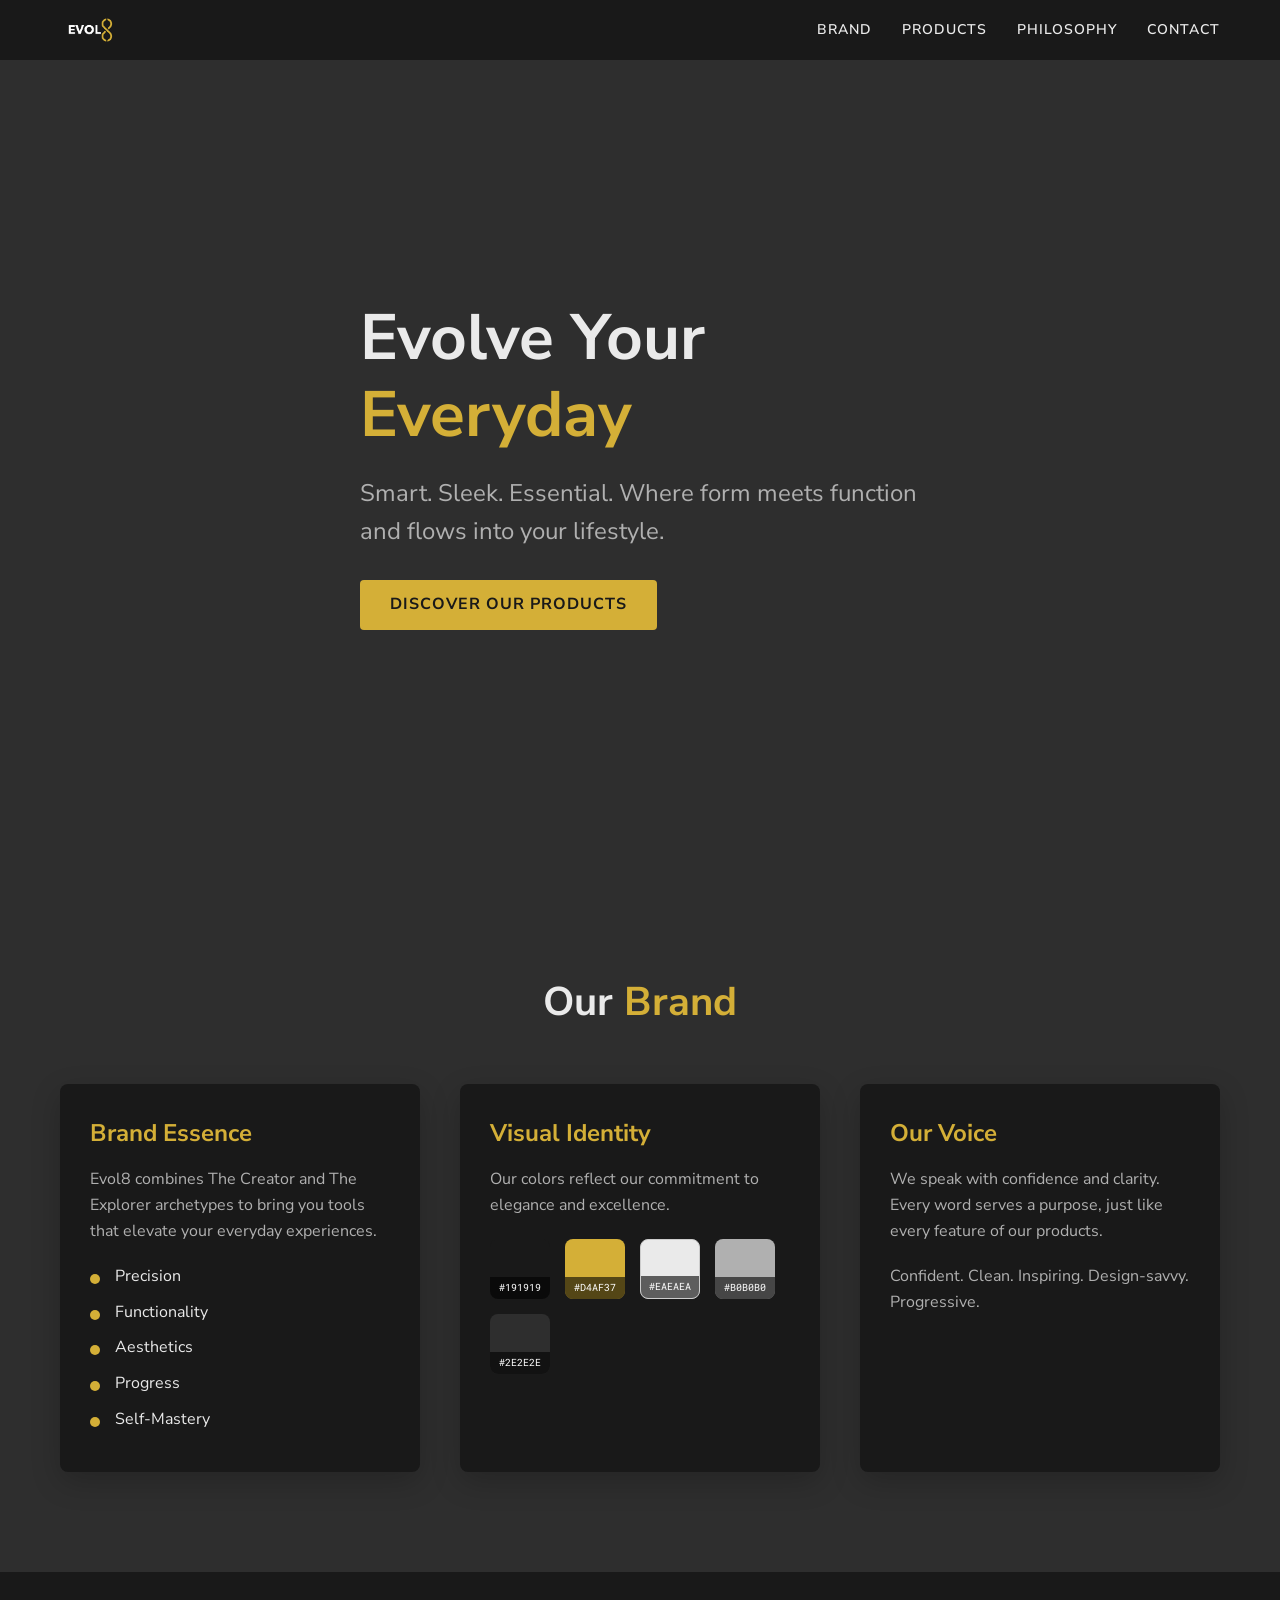
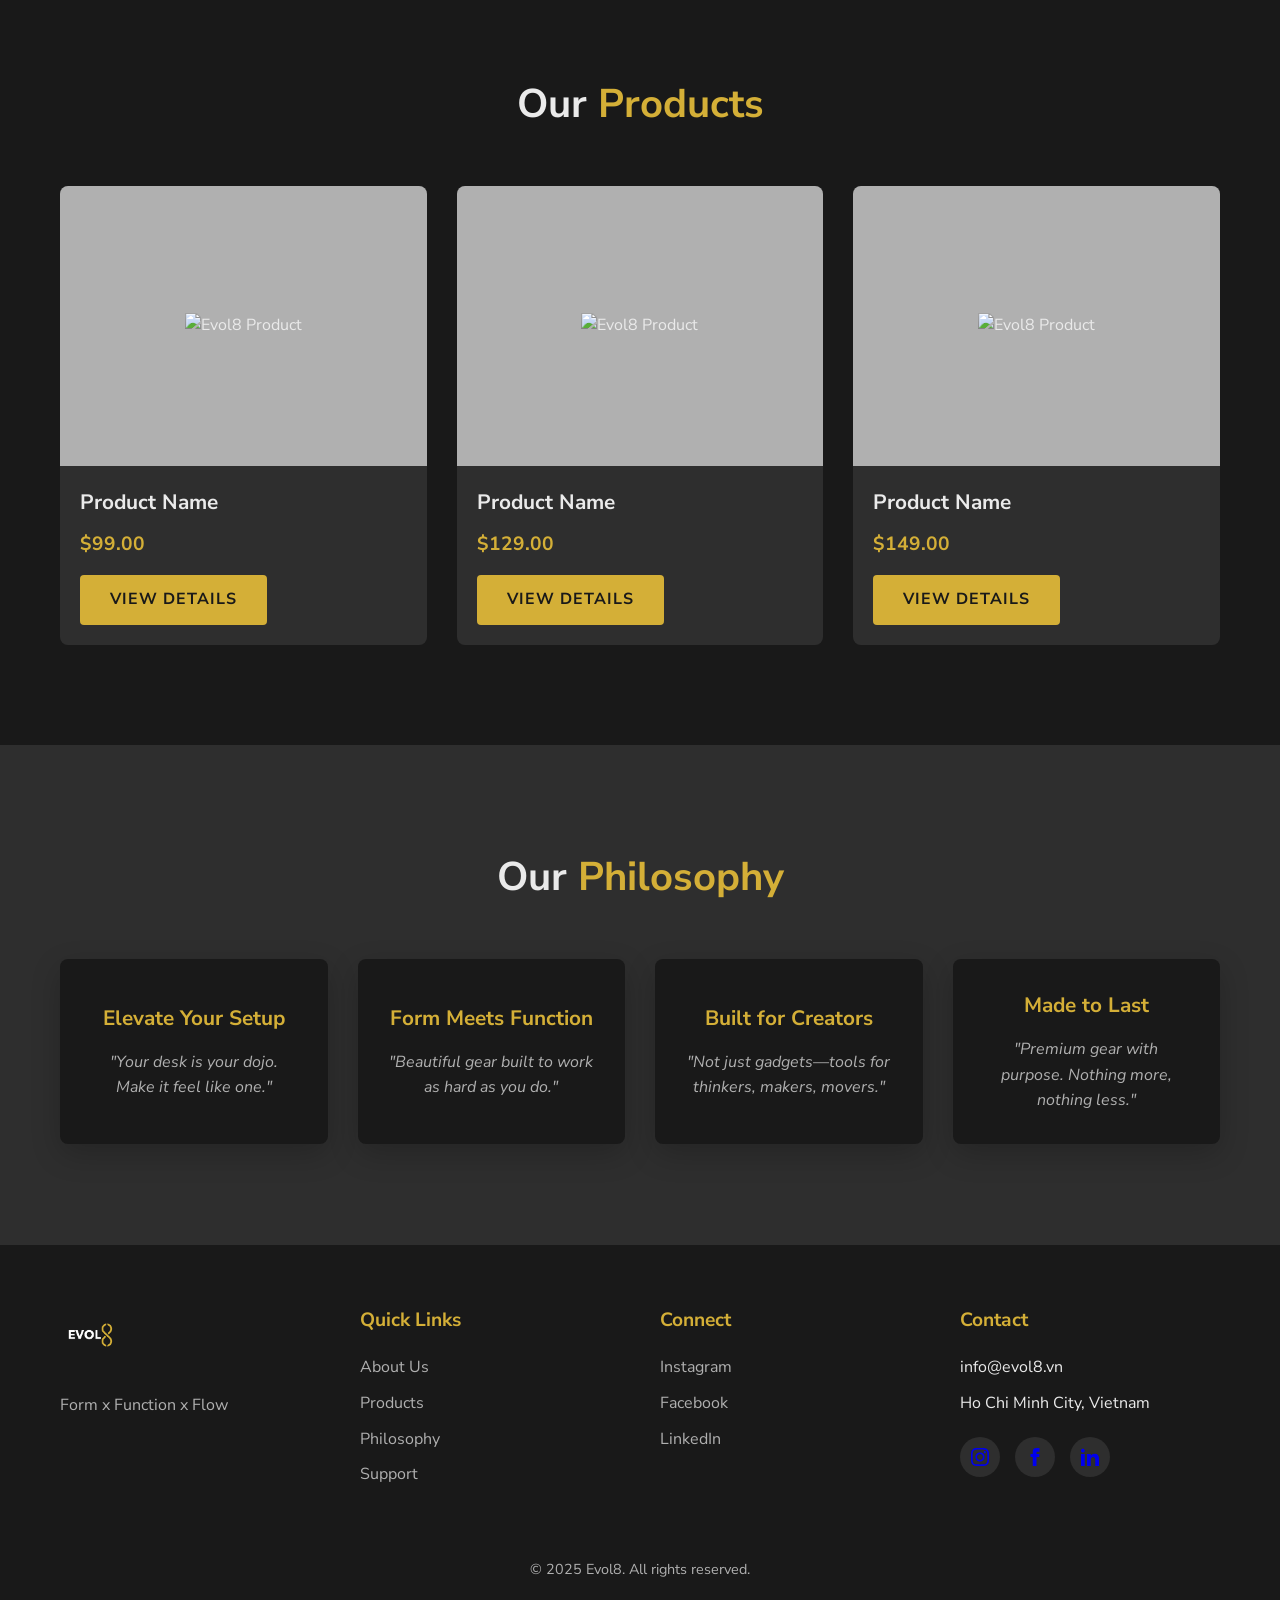
==== index.html @ 17423cb2 "Update index.html" ====
<!DOCTYPE html>
<html lang="en">
<head>
    <link rel="icon" href="favicon.png" type="image/png" />
    <meta charset="UTF-8">
    <meta name="viewport" content="width=device-width, initial-scale=1.0">
    <title>Evol8 | Evolve Your Everyday</title>
    <link href="https://fonts.googleapis.com/css2?family=Nunito+Sans:wght@400;600;700&family=Roboto+Mono&display=swap" rel="stylesheet">
    <style>
        :root {
            --charcoal-black: #191919;
            --gold-accent: #D4AF37;
            --off-white-gray: #EAEAEA;
            --neutral-gray: #B0B0B0;
            --deep-slate: #2E2E2E;
        }
        
        * {
            margin: 0;
            padding: 0;
            box-sizing: border-box;
        }
        
        body {
            font-family: 'Nunito Sans', 'Avenir', sans-serif;
            background-color: var(--charcoal-black);
            color: var(--off-white-gray);
            line-height: 1.6;
        }
        
        .container {
            max-width: 1200px;
            margin: 0 auto;
            padding: 0 20px;
        }
        
        header {
            padding: 30px 0;
            display: flex;
            justify-content: space-between;
            align-items: center;
        }
        
        .logo {
            height: 60px;
        }
        
        nav ul {
            display: flex;
            list-style: none;
        }
        
        nav ul li {
            margin-left: 30px;
        }
        
        nav ul li a {
            color: var(--off-white-gray);
            text-decoration: none;
            font-weight: 600;
            text-transform: uppercase;
            letter-spacing: 1px;
            font-size: 14px;
            transition: color 0.3s ease;
        }
        
        nav ul li a:hover {
            color: var(--gold-accent);
        }
        
        .hero {
            height: 90vh;
            display: flex;
            align-items: center;
            background-color: var(--deep-slate);
            position: relative;
            overflow: hidden;
        }
        
        .hero-content {
            position: relative;
            z-index: 2;
            max-width: 600px;
        }
        
        .hero h1 {
            font-size: 4rem;
            margin-bottom: 20px;
            line-height: 1.2;
        }
        
        .hero-tagline {
            font-size: 1.5rem;
            margin-bottom: 30px;
            color: var(--neutral-gray);
        }
        
        .gold-text {
            color: var(--gold-accent);
        }
        
        .btn {
            display: inline-block;
            background-color: var(--gold-accent);
            color: var(--charcoal-black);
            padding: 12px 30px;
            border-radius: 4px;
            text-decoration: none;
            font-weight: 700;
            text-transform: uppercase;
            letter-spacing: 1px;
            transition: all 0.3s ease;
        }
        
        .btn:hover {
            background-color: transparent;
            color: var(--gold-accent);
            border: 2px solid var(--gold-accent);
        }
        
        .section {
            padding: 100px 0;
        }
        
        .section-title {
            font-size: 2.5rem;
            margin-bottom: 50px;
            text-align: center;
        }
        
        .brand-section {
            background-color: var(--deep-slate);
        }
        
        .brand-grid {
            display: grid;
            grid-template-columns: repeat(auto-fit, minmax(300px, 1fr));
            gap: 40px;
        }
        
        .brand-card {
            background-color: var(--charcoal-black);
            padding: 30px;
            border-radius: 8px;
            box-shadow: 0 10px 30px rgba(0,0,0,0.2);
            transition: transform 0.3s ease;
        }
        
        .brand-card:hover {
            transform: translateY(-10px);
        }
        
        .brand-card h3 {
            font-size: 1.5rem;
            margin-bottom: 15px;
            color: var(--gold-accent);
        }
        
        .brand-card p {
            color: var(--neutral-gray);
            margin-bottom: 20px;
        }
        
        .values-list {
            list-style: none;
        }
        
        .values-list li {
            margin-bottom: 10px;
            position: relative;
            padding-left: 25px;
        }
        
        .values-list li:before {
            content: '';
            position: absolute;
            left: 0;
            top: 10px;
            width: 10px;
            height: 10px;
            background-color: var(--gold-accent);
            border-radius: 50%;
        }
        
        .color-palette {
            display: flex;
            flex-wrap: wrap;
            gap: 15px;
            margin-top: 20px;
        }
        
        .color-box {
            width: 60px;
            height: 60px;
            border-radius: 8px;
            position: relative;
            overflow: hidden;
        }
        
        .color-box:after {
            content: attr(data-color);
            position: absolute;
            bottom: 0;
            left: 0;
            right: 0;
            background-color: rgba(0,0,0,0.6);
            color: white;
            font-size: 10px;
            padding: 3px;
            text-align: center;
            font-family: 'Roboto Mono', monospace;
        }
        
        .color-charcoal {
            background-color: #191919;
        }
        
        .color-gold {
            background-color: #D4AF37;
        }
        
        .color-offwhite {
            background-color: #EAEAEA;
            border: 1px solid #ccc;
        }
        
        .color-neutral {
            background-color: #B0B0B0;
        }
        
        .color-slate {
            background-color: #2E2E2E;
        }
        
        .products-section {
            background-color: var(--charcoal-black);
        }
        
        .product-gallery {
            display: grid;
            grid-template-columns: repeat(auto-fit, minmax(280px, 1fr));
            gap: 30px;
        }
        
        .product-card {
            background-color: var(--deep-slate);
            border-radius: 8px;
            overflow: hidden;
            transition: transform 0.3s ease;
        }
        
        .product-card:hover {
            transform: translateY(-10px);
        }
        
        .product-img {
            width: 100%;
            height: 280px;
            background-color: var(--neutral-gray);
            display: flex;
            align-items: center;
            justify-content: center;
        }
        
        .product-img img {
            max-width: 100%;
            max-height: 100%;
        }
        
        .product-info {
            padding: 20px;
        }
        
        .product-info h3 {
            font-size: 1.3rem;
            margin-bottom: 10px;
        }
        
        .product-price {
            color: var(--gold-accent);
            font-weight: 700;
            font-size: 1.2rem;
            margin-bottom: 15px;
        }
        
        .pillars-section {
            background-color: var(--deep-slate);
        }
        
        .pillars-grid {
            display: grid;
            grid-template-columns: repeat(auto-fit, minmax(250px, 1fr));
            gap: 30px;
        }
        
        .pillar-card {
            background-color: var(--charcoal-black);
            padding: 30px;
            border-radius: 8px;
            box-shadow: 0 10px 30px rgba(0,0,0,0.2);
            text-align: center;
            height: 100%;
            display: flex;
            flex-direction: column;
            justify-content: center;
        }
        
        .pillar-card h3 {
            font-size: 1.3rem;
            margin-bottom: 15px;
            color: var(--gold-accent);
        }
        
        .pillar-card p {
            color: var(--neutral-gray);
            font-style: italic;
        }
        
        .footer {
            background-color: var(--charcoal-black);
            padding: 60px 0 30px;
            border-top: 1px solid var(--deep-slate);
        }
        
        .footer-grid {
            display: grid;
            grid-template-columns: repeat(auto-fit, minmax(200px, 1fr));
            gap: 40px;
        }
        
        .footer-col h4 {
            color: var(--gold-accent);
            margin-bottom: 20px;
            font-size: 1.2rem;
        }
        
        .footer-links {
            list-style: none;
        }
        
        .footer-links li {
            margin-bottom: 10px;
        }
        
        .footer-links a {
            color: var(--neutral-gray);
            text-decoration: none;
            transition: color 0.3s ease;
        }
        
        .footer-links a:hover {
            color: var(--gold-accent);
        }
        
        .social-links {
            display: flex;
            gap: 15px;
            margin-top: 20px;
        }
        
        .social-icon {
            width: 40px;
            height: 40px;
            border-radius: 50%;
            background-color: var(--deep-slate);
            display: flex;
            align-items: center;
            justify-content: center;
            transition: all 0.3s ease;
        }
        
        .social-icon:hover {
            background-color: var(--gold-accent);
            color: var(--charcoal-black);
        }
        
        .copyright {
            margin-top: 60px;
            text-align: center;
            color: var(--neutral-gray);
            font-size: 0.9rem;
        }
        
        /* Responsive */
        @media (max-width: 768px) {
            .hero h1 {
                font-size: 3rem;
            }
            
            nav {
                display: none; /* In a real site, add a mobile menu */
            }
            
            .section {
                padding: 60px 0;
            }
        }
    </style>
</head>
<body>
    <header class="container">
        <img src="assets/logo.png" alt="Evol8 Logo" class="logo">
        <nav>
            <ul>
                <li><a href="#brand">Brand</a></li>
                <li><a href="#products">Products</a></li>
                <li><a href="#pillars">Philosophy</a></li>
                <li><a href="#contact">Contact</a></li>
            </ul>
        </nav>
    </header>
    
    <section class="hero">
        <div class="container hero-content">
            <h1>Evolve Your <span class="gold-text">Everyday</span></h1>
            <p class="hero-tagline">Smart. Sleek. Essential. Where form meets function and flows into your lifestyle.</p>
            <a href="#products" class="btn">Discover Our Products</a>
        </div>
    </section>
    
    <section id="brand" class="section brand-section">
        <div class="container">
            <h2 class="section-title">Our <span class="gold-text">Brand</span></h2>
            <div class="brand-grid">
                <div class="brand-card">
                    <h3>Brand Essence</h3>
                    <p>Evol8 combines The Creator and The Explorer archetypes to bring you tools that elevate your everyday experiences.</p>
                    <ul class="values-list">
                        <li>Precision</li>
                        <li>Functionality</li>
                        <li>Aesthetics</li>
                        <li>Progress</li>
                        <li>Self-Mastery</li>
                    </ul>
                </div>
                
                <div class="brand-card">
                    <h3>Visual Identity</h3>
                    <p>Our colors reflect our commitment to elegance and excellence.</p>
                    <div class="color-palette">
                        <div class="color-box color-charcoal" data-color="#191919"></div>
                        <div class="color-box color-gold" data-color="#D4AF37"></div>
                        <div class="color-box color-offwhite" data-color="#EAEAEA"></div>
                        <div class="color-box color-neutral" data-color="#B0B0B0"></div>
                        <div class="color-box color-slate" data-color="#2E2E2E"></div>
                    </div>
                </div>
                
                <div class="brand-card">
                    <h3>Our Voice</h3>
                    <p>We speak with confidence and clarity. Every word serves a purpose, just like every feature of our products.</p>
                    <p>Confident. Clean. Inspiring. Design-savvy. Progressive.</p>
                </div>
            </div>
        </div>
    </section>
    
    <section id="products" class="section products-section">
        <div class="container">
            <h2 class="section-title">Our <span class="gold-text">Products</span></h2>
            <div class="product-gallery">
                <div class="product-card">
                    <div class="product-img">
                        <img src="/api/placeholder/280/280" alt="Evol8 Product">
                    </div>
                    <div class="product-info">
                        <h3>Product Name</h3>
                        <p class="product-price">$99.00</p>
                        <a href="#" class="btn">View Details</a>
                    </div>
                </div>
                
                <div class="product-card">
                    <div class="product-img">
                        <img src="/api/placeholder/280/280" alt="Evol8 Product">
                    </div>
                    <div class="product-info">
                        <h3>Product Name</h3>
                        <p class="product-price">$129.00</p>
                        <a href="#" class="btn">View Details</a>
                    </div>
                </div>
                
                <div class="product-card">
                    <div class="product-img">
                        <img src="/api/placeholder/280/280" alt="Evol8 Product">
                    </div>
                    <div class="product-info">
                        <h3>Product Name</h3>
                        <p class="product-price">$149.00</p>
                        <a href="#" class="btn">View Details</a>
                    </div>
                </div>
            </div>
        </div>
    </section>
    
    <section id="pillars" class="section pillars-section">
        <div class="container">
            <h2 class="section-title">Our <span class="gold-text">Philosophy</span></h2>
            <div class="pillars-grid">
                <div class="pillar-card">
                    <h3>Elevate Your Setup</h3>
                    <p>"Your desk is your dojo. Make it feel like one."</p>
                </div>
                
                <div class="pillar-card">
                    <h3>Form Meets Function</h3>
                    <p>"Beautiful gear built to work as hard as you do."</p>
                </div>
                
                <div class="pillar-card">
                    <h3>Built for Creators</h3>
                    <p>"Not just gadgets—tools for thinkers, makers, movers."</p>
                </div>
                
                <div class="pillar-card">
                    <h3>Made to Last</h3>
                    <p>"Premium gear with purpose. Nothing more, nothing less."</p>
                </div>
            </div>
        </div>
    </section>
    
    <footer id="contact" class="footer">
        <div class="container">
            <div class="footer-grid">
                <div class="footer-col">
                    <img src="assets/logo.png" alt="Evol8 Logo" class="logo">
                    <p style="margin-top: 20px; color: var(--neutral-gray);">Form x Function x Flow</p>
                </div>
                
                <div class="footer-col">
                    <h4>Quick Links</h4>
                    <ul class="footer-links">
                        <li><a href="#brand">About Us</a></li>
                        <li><a href="#products">Products</a></li>
                        <li><a href="#pillars">Philosophy</a></li>
                        <li><a href="#">Support</a></li>
                    </ul>
                </div>
                
                <div class="footer-col">
                    <h4>Connect</h4>
                    <ul class="footer-links">
                        <li><a href="https://instagram.com/evol8.vn">Instagram</a></li>
                        <li><a href="https://facebook.com/evol8vn">Facebook</a></li>
                        <li><a href="#">LinkedIn</a></li>
                    </ul>
                </div>
                
                <div class="footer-col">
                    <h4>Contact</h4>
                    <ul class="footer-links">
                        <li>info@evol8.vn</li>
                        <li>Ho Chi Minh City, Vietnam</li>
                    </ul>
                    <div class="social-links">
                        <a href="#" class="social-icon">
                            <svg width="18" height="18" viewBox="0 0 24 24" fill="currentColor">
                                <path d="M12 2.163c3.204 0 3.584.012 4.85.07 3.252.148 4.771 1.691 4.919 4.919.058 1.265.069 1.645.069 4.849 0 3.205-.012 3.584-.069 4.849-.149 3.225-1.664 4.771-4.919 4.919-1.266.058-1.644.07-4.85.07-3.204 0-3.584-.012-4.849-.07-3.26-.149-4.771-1.699-4.919-4.92-.058-1.265-.07-1.644-.07-4.849 0-3.204.013-3.583.07-4.849.149-3.227 1.664-4.771 4.919-4.919 1.266-.057 1.645-.069 4.849-.069zm0-2.163c-3.259 0-3.667.014-4.947.072-4.358.2-6.78 2.618-6.98 6.98-.059 1.281-.073 1.689-.073 4.948 0 3.259.014 3.668.072 4.948.2 4.358 2.618 6.78 6.98 6.98 1.281.058 1.689.072 4.948.072 3.259 0 3.668-.014 4.948-.072 4.354-.2 6.782-2.618 6.979-6.98.059-1.28.073-1.689.073-4.948 0-3.259-.014-3.667-.072-4.947-.196-4.354-2.617-6.78-6.979-6.98-1.281-.059-1.69-.073-4.949-.073zm0 5.838c-3.403 0-6.162 2.759-6.162 6.162s2.759 6.163 6.162 6.163 6.162-2.759 6.162-6.163c0-3.403-2.759-6.162-6.162-6.162zm0 10.162c-2.209 0-4-1.79-4-4 0-2.209 1.791-4 4-4s4 1.791 4 4c0 2.21-1.791 4-4 4zm6.406-11.845c-.796 0-1.441.645-1.441 1.44s.645 1.44 1.441 1.44c.795 0 1.439-.645 1.439-1.44s-.644-1.44-1.439-1.44z"/>
                            </svg>
                        </a>
                        <a href="#" class="social-icon">
                            <svg width="18" height="18" viewBox="0 0 24 24" fill="currentColor">
                                <path d="M9 8h-3v4h3v12h5v-12h3.642l.358-4h-4v-1.667c0-.955.192-1.333 1.115-1.333h2.885v-5h-3.808c-3.596 0-5.192 1.583-5.192 4.615v3.385z"/>
                            </svg>
                        </a>
                        <a href="#" class="social-icon">
                            <svg width="18" height="18" viewBox="0 0 24 24" fill="currentColor">
                                <path d="M4.98 3.5c0 1.381-1.11 2.5-2.48 2.5s-2.48-1.119-2.48-2.5c0-1.38 1.11-2.5 2.48-2.5s2.48 1.12 2.48 2.5zm.02 4.5h-5v16h5v-16zm7.982 0h-4.968v16h4.969v-8.399c0-4.67 6.029-5.052 6.029 0v8.399h4.988v-10.131c0-7.88-8.922-7.593-11.018-3.714v-2.155z"/>
                            </svg>
                        </a>
                    </div>
                </div>
            </div>
            
            <div class="copyright">
                <p>&copy; 2025 Evol8. All rights reserved.</p>
            </div>
        </div>
    </footer>
</body>
</html>
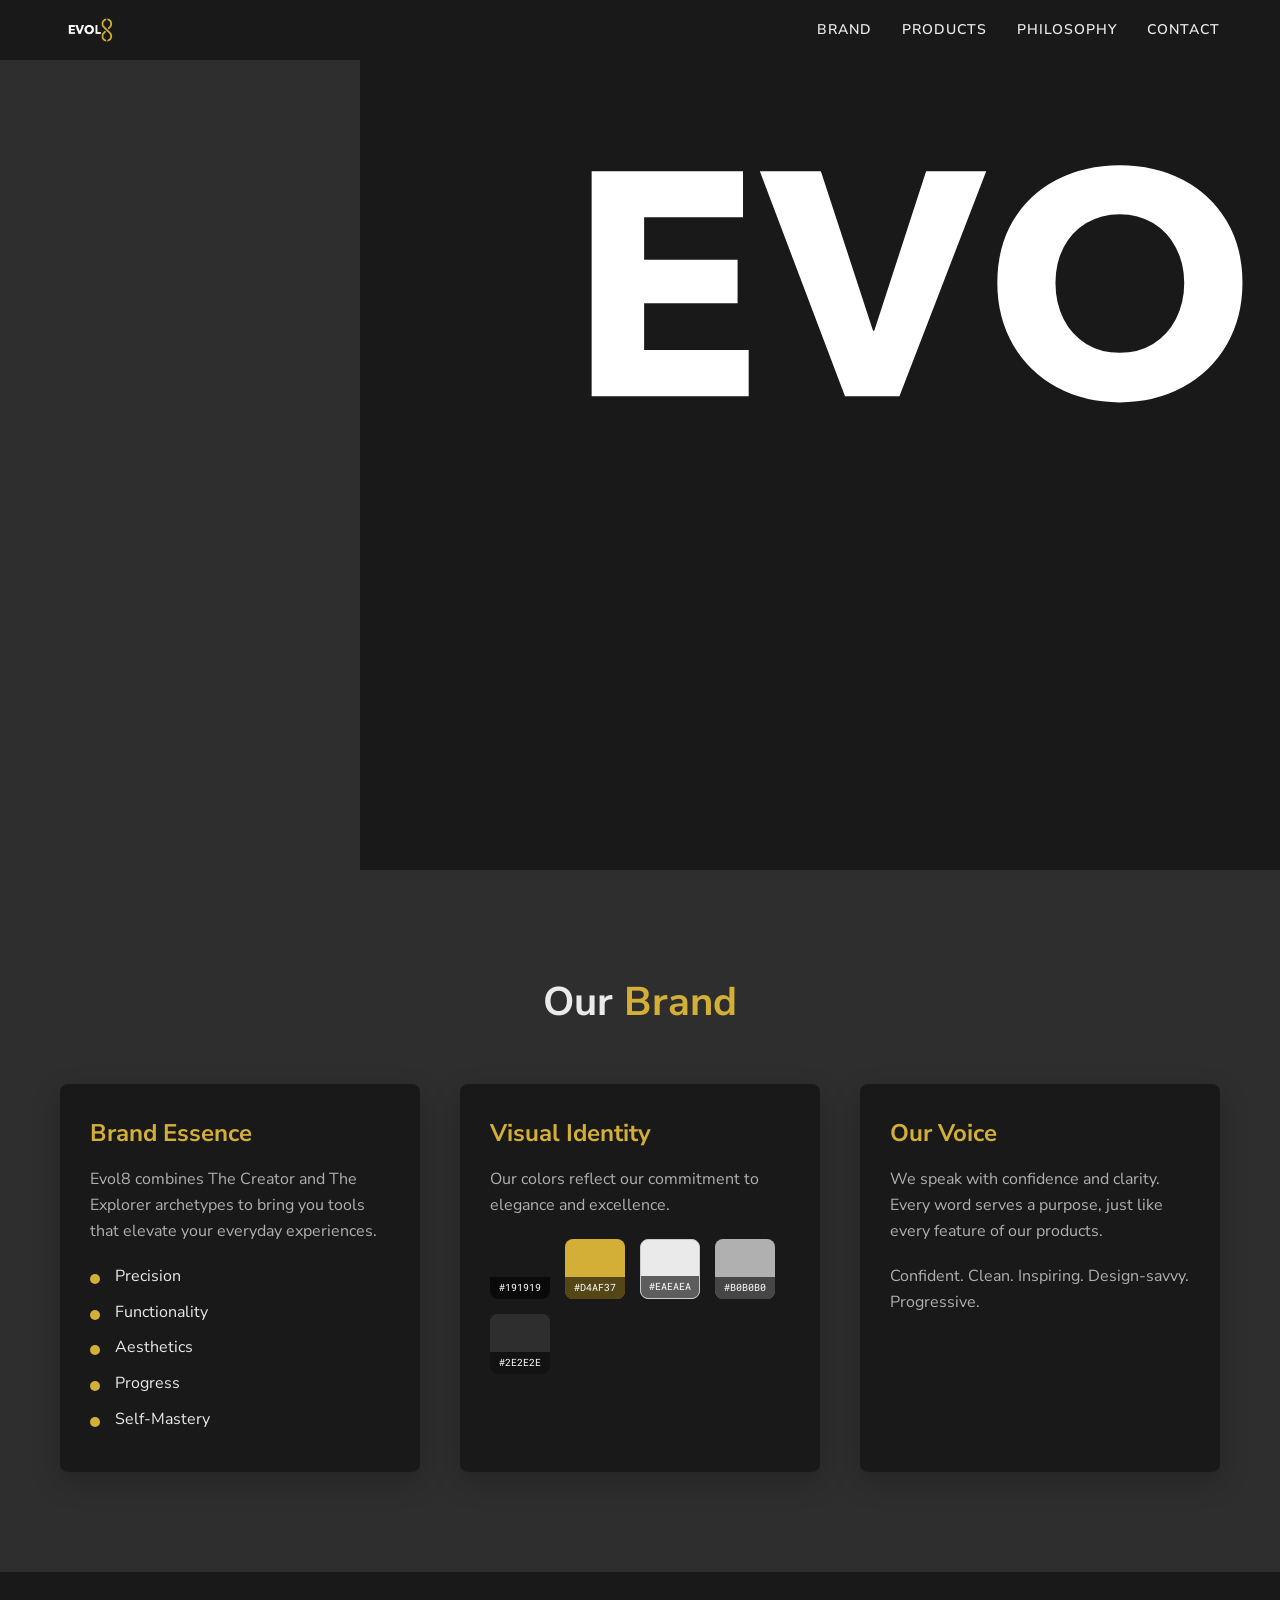
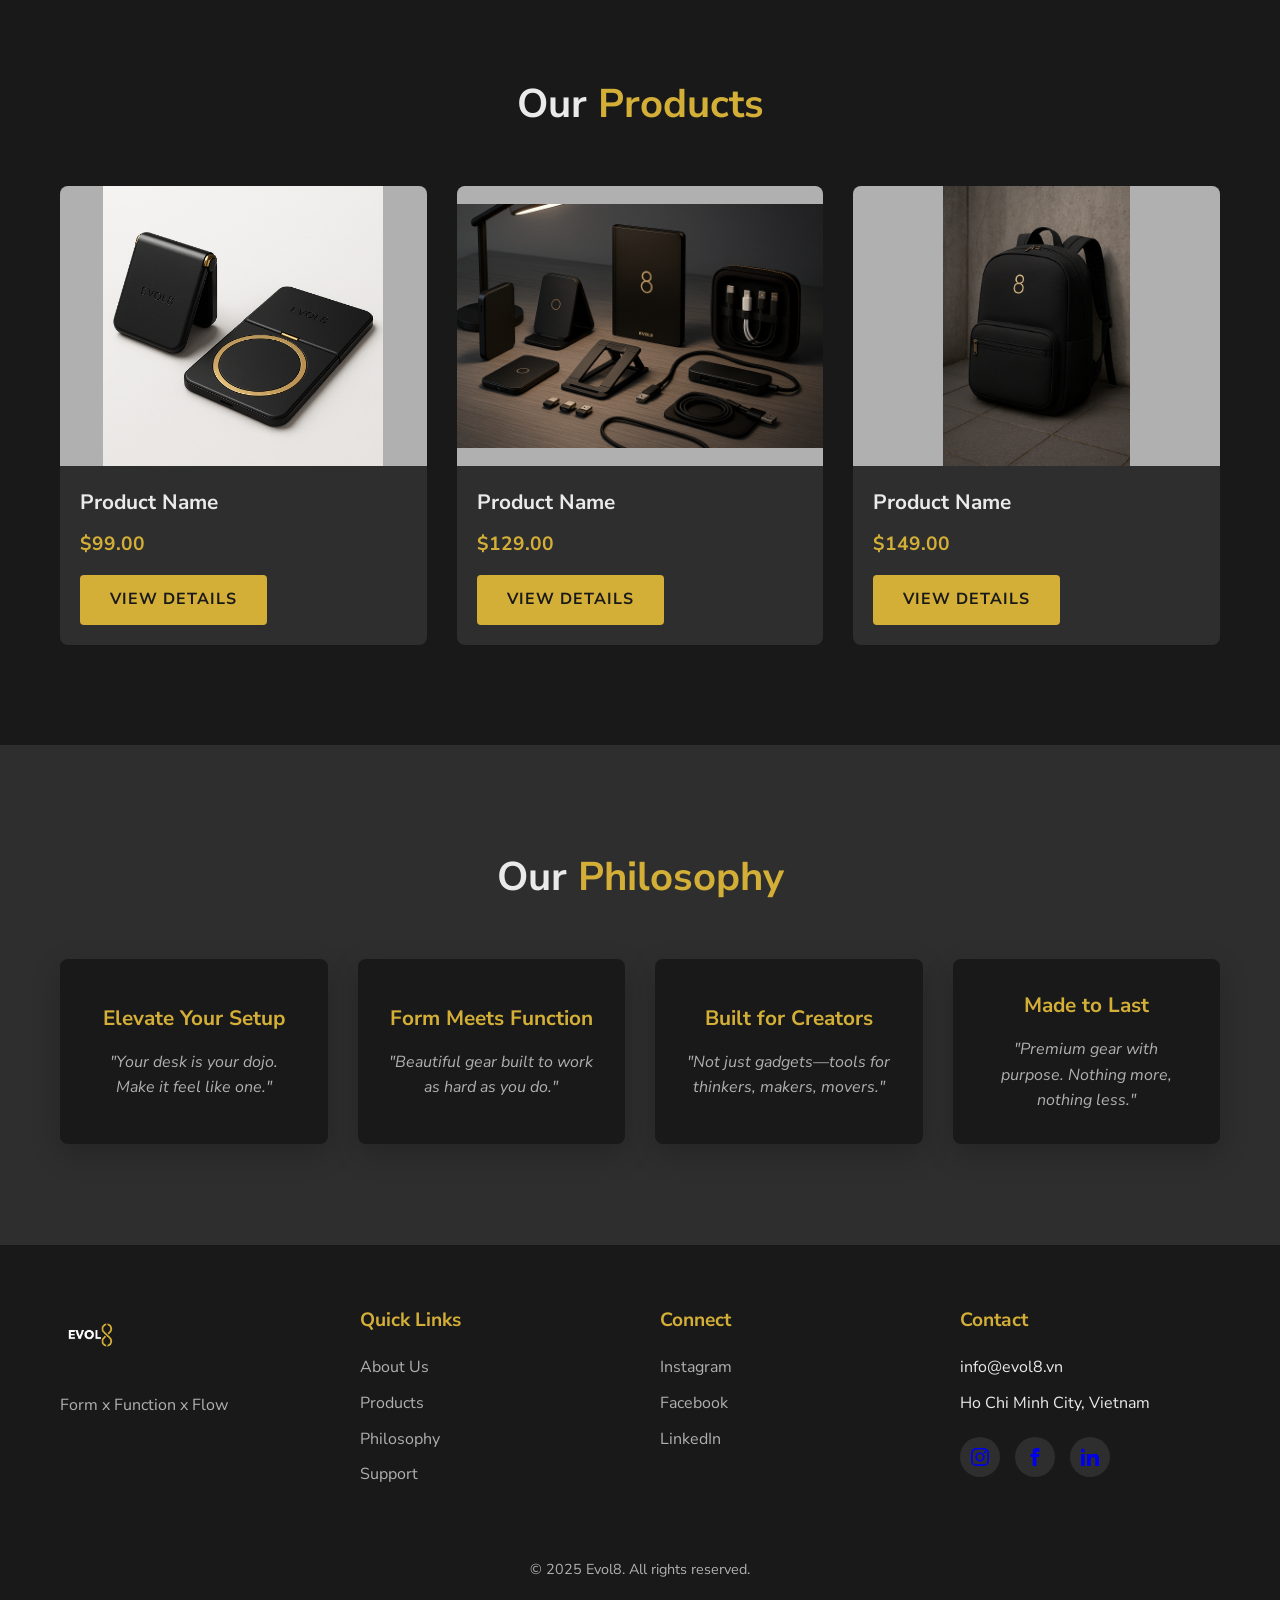
==== commit 9e3638f9: "Update index.html" ====
--- a/index.html
+++ b/index.html
@@ -412,6 +412,7 @@
     
     <section class="hero">
         <div class="container hero-content">
+            <img src="assets/logo.png" alt="Evol8 Logo" class="hero-logo" />
             <h1>Evolve Your <span class="gold-text">Everyday</span></h1>
             <p class="hero-tagline">Smart. Sleek. Essential. Where form meets function and flows into your lifestyle.</p>
             <a href="#products" class="btn">Discover Our Products</a>
@@ -461,7 +462,7 @@
             <div class="product-gallery">
                 <div class="product-card">
                     <div class="product-img">
-                        <img src="/api/placeholder/280/280" alt="Evol8 Product">
+                        <img src="assets/Foldable_Charger_Mockup.png" alt="Evol8 Product">
                     </div>
                     <div class="product-info">
                         <h3>Product Name</h3>
@@ -472,7 +473,7 @@
                 
                 <div class="product-card">
                     <div class="product-img">
-                        <img src="/api/placeholder/280/280" alt="Evol8 Product">
+                        <img src="assets/Product_Collection_Mockup.png" alt="Evol8 Product">
                     </div>
                     <div class="product-info">
                         <h3>Product Name</h3>
@@ -483,7 +484,7 @@
                 
                 <div class="product-card">
                     <div class="product-img">
-                        <img src="/api/placeholder/280/280" alt="Evol8 Product">
+                        <img src="assets/Urban_Backpack_Mockup.png" alt="Evol8 Product">
                     </div>
                     <div class="product-info">
                         <h3>Product Name</h3>
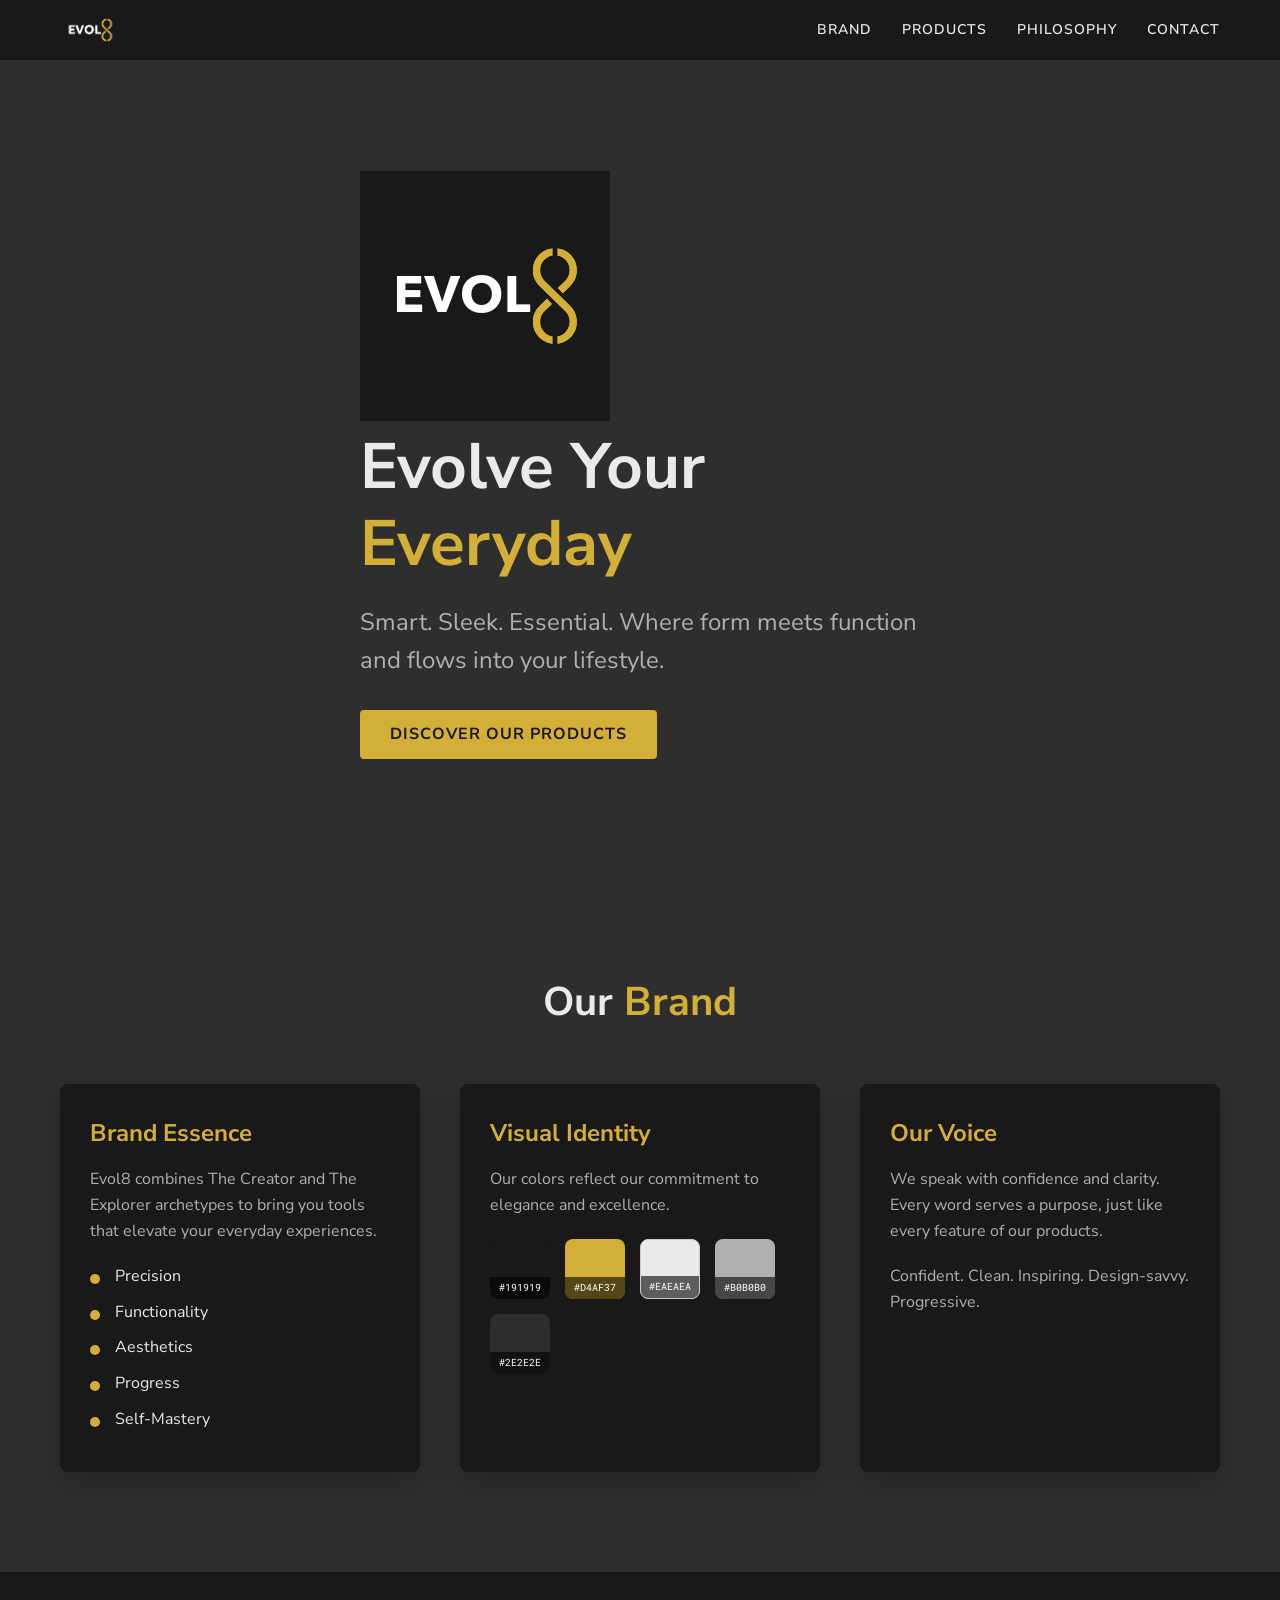
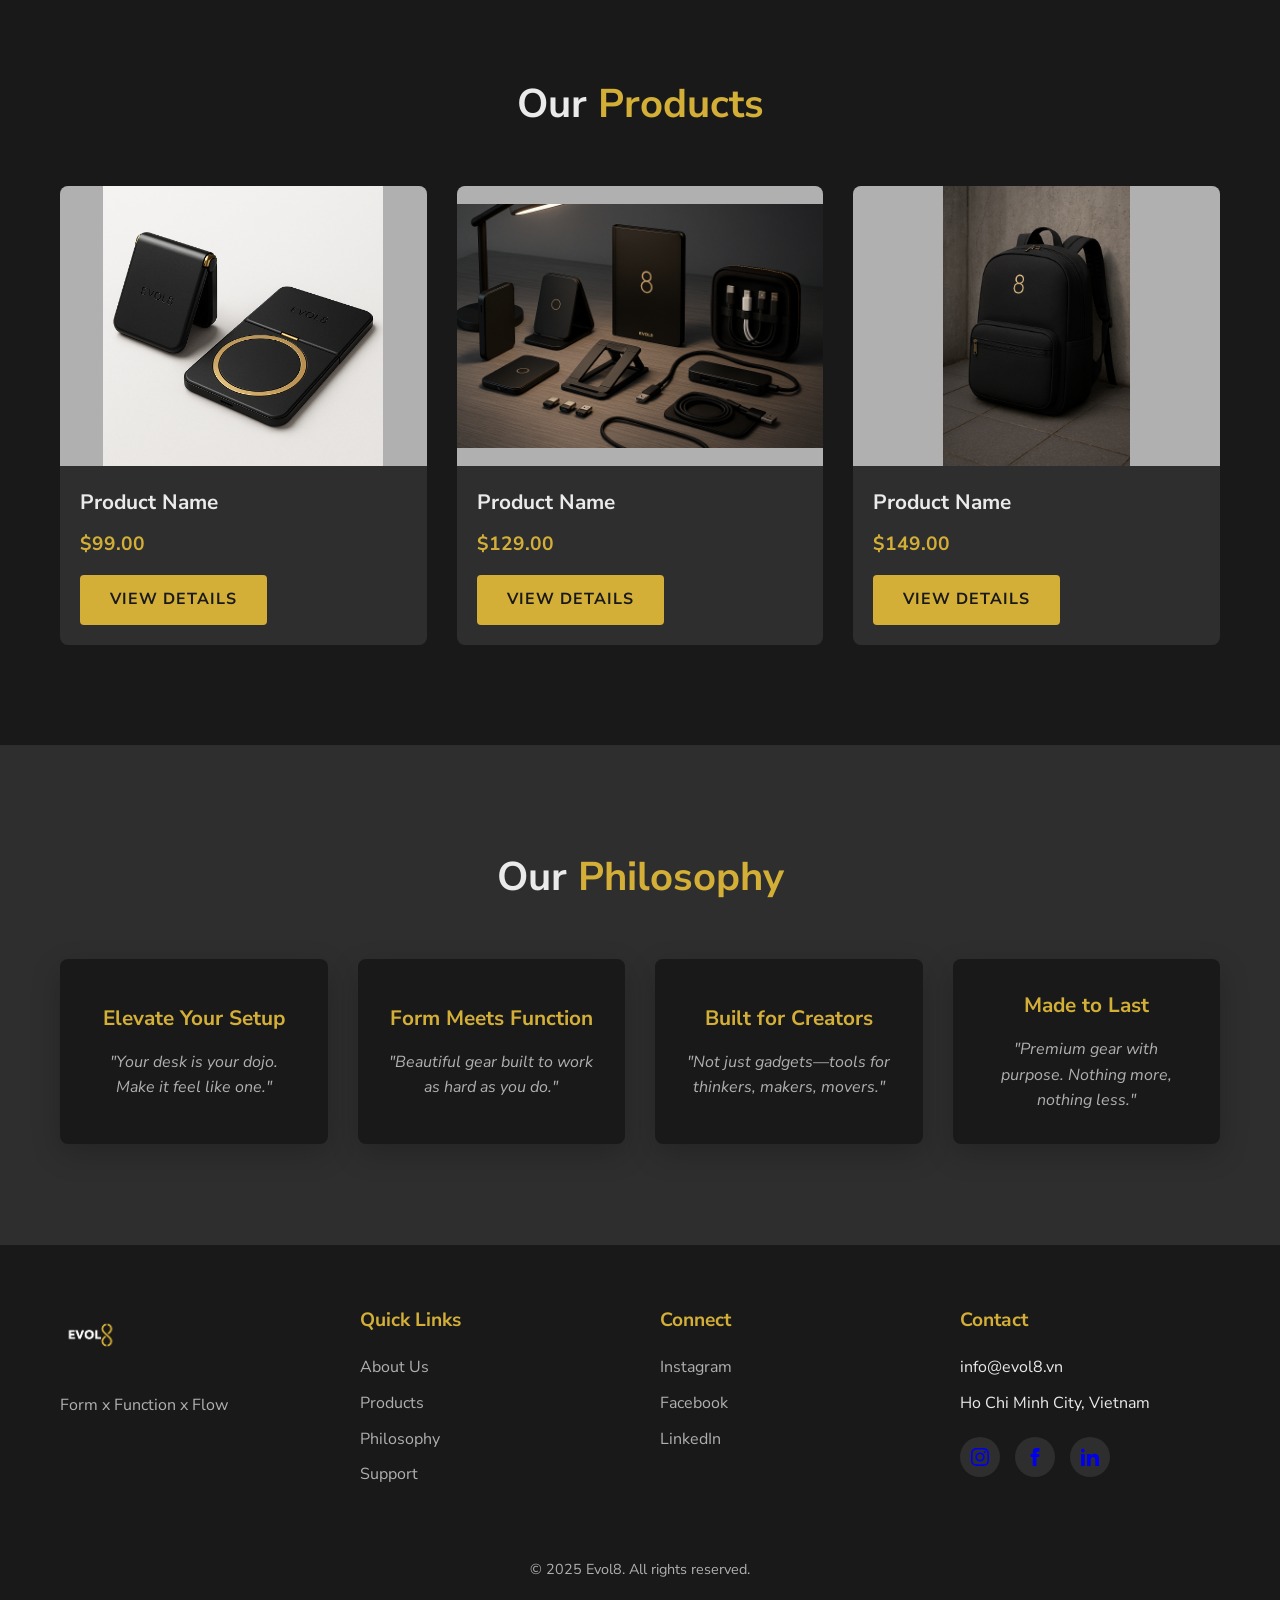
==== commit 39eca3a9: "Update index.html" ====
--- a/index.html
+++ b/index.html
@@ -6,6 +6,7 @@
     <meta name="viewport" content="width=device-width, initial-scale=1.0">
     <title>Evol8 | Evolve Your Everyday</title>
     <link href="https://fonts.googleapis.com/css2?family=Nunito+Sans:wght@400;600;700&family=Roboto+Mono&display=swap" rel="stylesheet">
+    <link rel="stylesheet" href="styles.css">
     <style>
         :root {
             --charcoal-black: #191919;
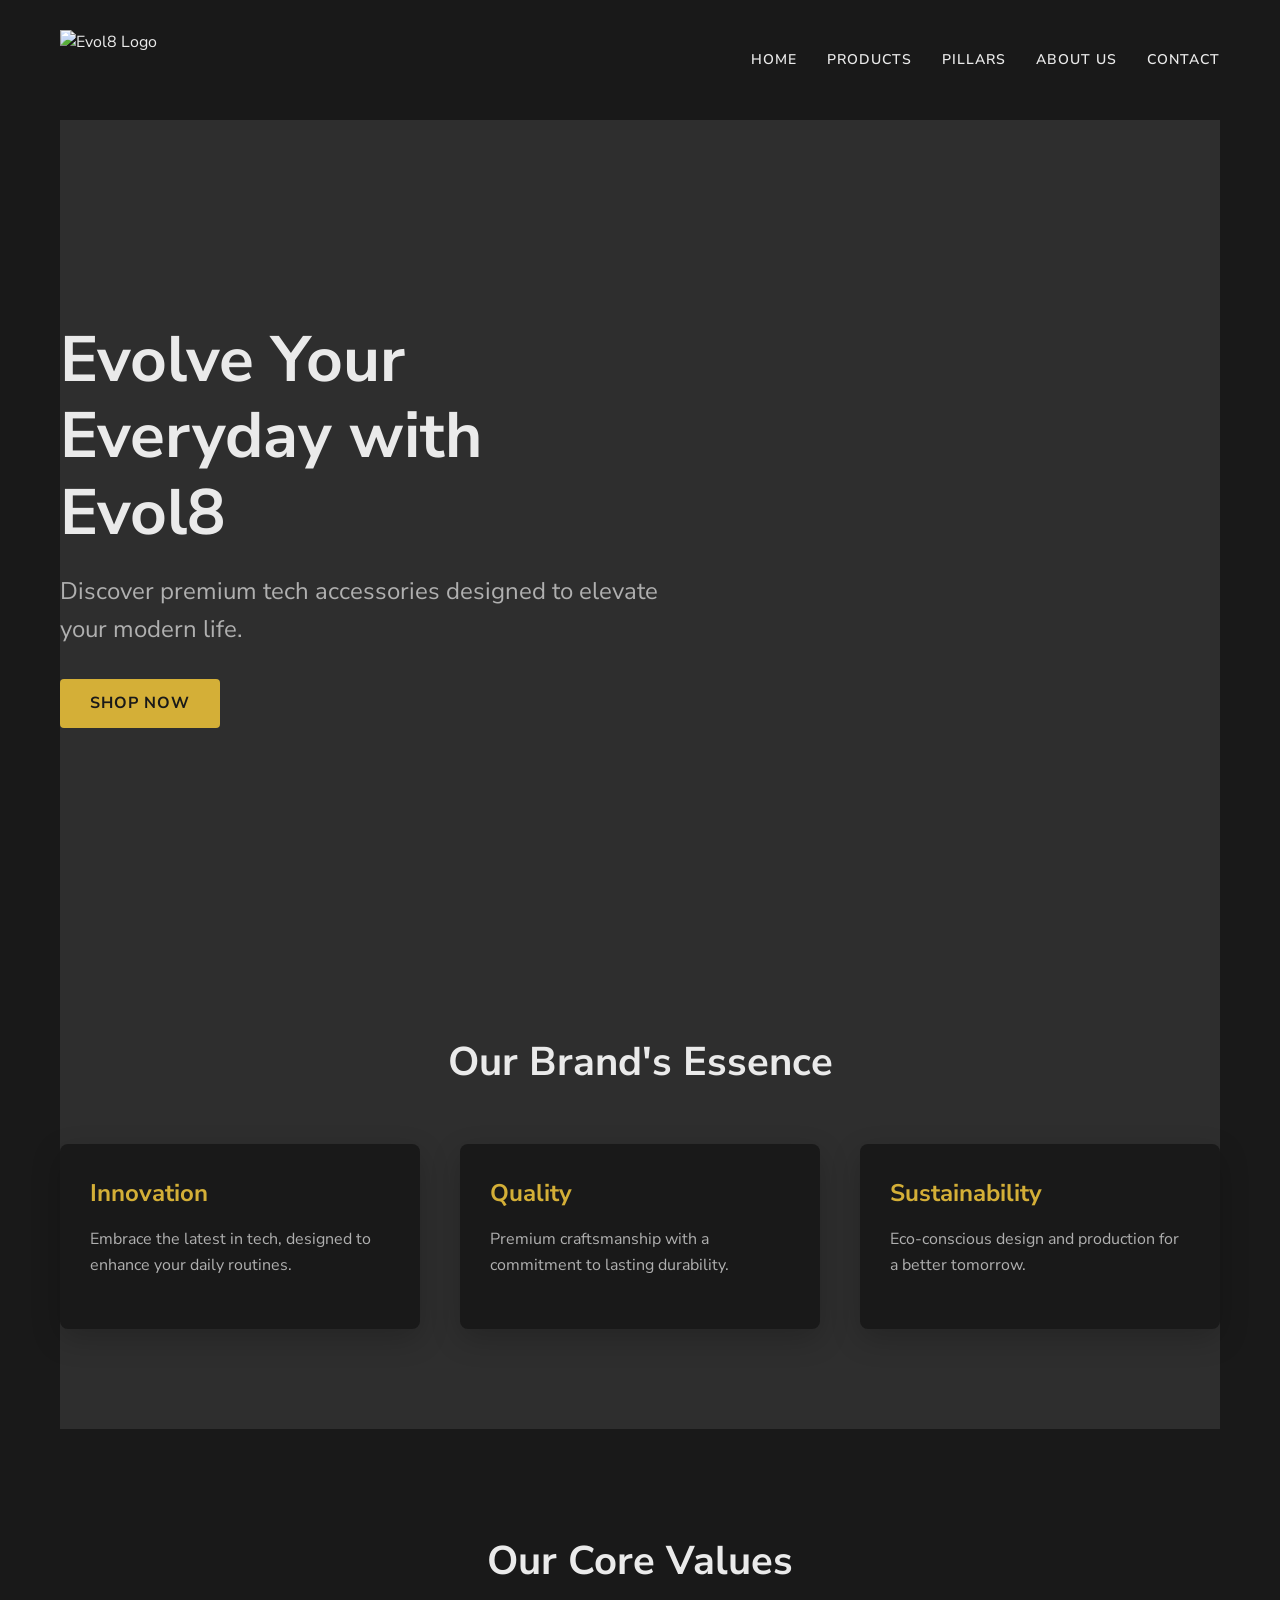
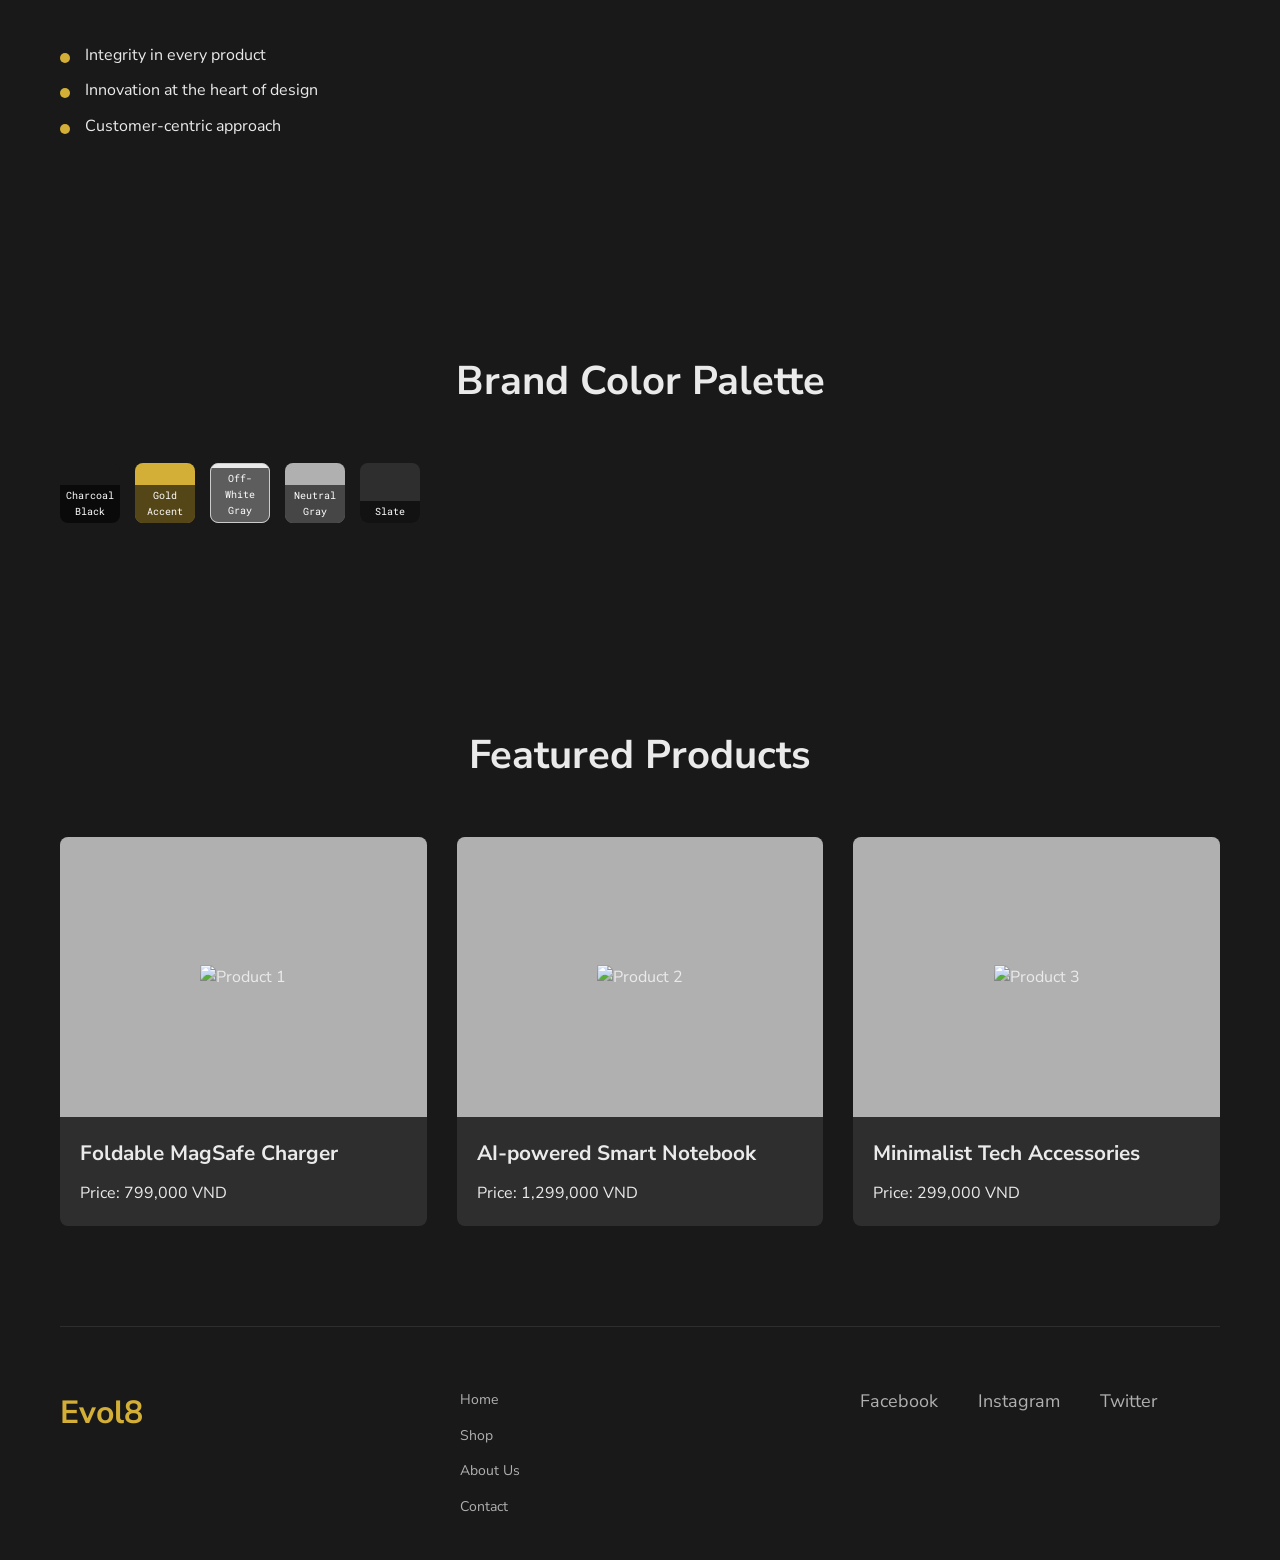
==== commit 7c182be0: "Update index.html" ====
--- a/index.html
+++ b/index.html
@@ -8,6 +8,7 @@
     <link href="https://fonts.googleapis.com/css2?family=Nunito+Sans:wght@400;600;700&family=Roboto+Mono&display=swap" rel="stylesheet">
     <link rel="stylesheet" href="styles.css">
     <style>
+        /* Root colors */
         :root {
             --charcoal-black: #191919;
             --gold-accent: #D4AF37;
@@ -196,6 +197,11 @@
             border-radius: 8px;
             position: relative;
             overflow: hidden;
+            transition: transform 0.3s ease;
+        }
+        
+        .color-box:hover {
+            transform: scale(1.1);
         }
         
         .color-box:after {
@@ -325,262 +331,188 @@
         
         .footer-grid {
             display: grid;
-            grid-template-columns: repeat(auto-fit, minmax(200px, 1fr));
+            grid-template-columns: repeat(3, 1fr);
             gap: 40px;
         }
         
-        .footer-col h4 {
-            color: var(--gold-accent);
-            margin-bottom: 20px;
-            font-size: 1.2rem;
-        }
-        
-        .footer-links {
+        .footer-logo img {
+            width: 150px;
+        }
+        
+        .footer-logo h2 {
+            font-size: 2rem;
+            color: var(--gold-accent);
+        }
+        
+        .footer-nav ul {
             list-style: none;
         }
         
-        .footer-links li {
+        .footer-nav ul li {
             margin-bottom: 10px;
         }
         
-        .footer-links a {
+        .footer-nav ul li a {
             color: var(--neutral-gray);
+            font-size: 14px;
             text-decoration: none;
-            transition: color 0.3s ease;
-        }
-        
-        .footer-links a:hover {
-            color: var(--gold-accent);
-        }
-        
-        .social-links {
-            display: flex;
-            gap: 15px;
-            margin-top: 20px;
-        }
-        
-        .social-icon {
-            width: 40px;
-            height: 40px;
-            border-radius: 50%;
-            background-color: var(--deep-slate);
-            display: flex;
-            align-items: center;
-            justify-content: center;
-            transition: all 0.3s ease;
-        }
-        
-        .social-icon:hover {
-            background-color: var(--gold-accent);
-            color: var(--charcoal-black);
-        }
-        
-        .copyright {
-            margin-top: 60px;
-            text-align: center;
+        }
+        
+        .footer-nav ul li a:hover {
+            color: var(--gold-accent);
+        }
+        
+        .social-links ul {
+            list-style: none;
+            display: flex;
+            gap: 20px;
+        }
+        
+        .social-links ul li {
+            margin-right: 20px;
+        }
+        
+        .social-links ul li a {
             color: var(--neutral-gray);
-            font-size: 0.9rem;
-        }
-        
-        /* Responsive */
-        @media (max-width: 768px) {
-            .hero h1 {
-                font-size: 3rem;
-            }
-            
-            nav {
-                display: none; /* In a real site, add a mobile menu */
-            }
-            
-            .section {
-                padding: 60px 0;
-            }
-        }
+            font-size: 18px;
+            text-decoration: none;
+        }
+        
+        .social-links ul li a:hover {
+            color: var(--gold-accent);
+        }
+        
     </style>
 </head>
 <body>
-    <header class="container">
-        <img src="assets/logo.png" alt="Evol8 Logo" class="logo">
-        <nav>
-            <ul>
-                <li><a href="#brand">Brand</a></li>
-                <li><a href="#products">Products</a></li>
-                <li><a href="#pillars">Philosophy</a></li>
-                <li><a href="#contact">Contact</a></li>
-            </ul>
-        </nav>
-    </header>
-    
-    <section class="hero">
-        <div class="container hero-content">
-            <img src="assets/logo.png" alt="Evol8 Logo" class="hero-logo" />
-            <h1>Evolve Your <span class="gold-text">Everyday</span></h1>
-            <p class="hero-tagline">Smart. Sleek. Essential. Where form meets function and flows into your lifestyle.</p>
-            <a href="#products" class="btn">Discover Our Products</a>
-        </div>
-    </section>
-    
-    <section id="brand" class="section brand-section">
-        <div class="container">
-            <h2 class="section-title">Our <span class="gold-text">Brand</span></h2>
+    <!-- Main Container -->
+    <div class="container">
+        <!-- Header Section -->
+        <header>
+            <div class="logo">
+                <img src="logo.png" alt="Evol8 Logo" />
+            </div>
+            <nav>
+                <ul>
+                    <li><a href="#">Home</a></li>
+                    <li><a href="#">Products</a></li>
+                    <li><a href="#">Pillars</a></li>
+                    <li><a href="#">About Us</a></li>
+                    <li><a href="#">Contact</a></li>
+                </ul>
+            </nav>
+        </header>
+
+        <!-- Hero Section -->
+        <section class="hero">
+            <div class="hero-content">
+                <h1>Evolve Your Everyday with Evol8</h1>
+                <p class="hero-tagline">Discover premium tech accessories designed to elevate your modern life.</p>
+                <a href="#" class="btn">Shop Now</a>
+            </div>
+        </section>
+
+        <!-- Brand Section -->
+        <section class="section brand-section">
+            <h2 class="section-title">Our Brand's Essence</h2>
             <div class="brand-grid">
                 <div class="brand-card">
-                    <h3>Brand Essence</h3>
-                    <p>Evol8 combines The Creator and The Explorer archetypes to bring you tools that elevate your everyday experiences.</p>
-                    <ul class="values-list">
-                        <li>Precision</li>
-                        <li>Functionality</li>
-                        <li>Aesthetics</li>
-                        <li>Progress</li>
-                        <li>Self-Mastery</li>
-                    </ul>
-                </div>
-                
+                    <h3>Innovation</h3>
+                    <p>Embrace the latest in tech, designed to enhance your daily routines.</p>
+                </div>
                 <div class="brand-card">
-                    <h3>Visual Identity</h3>
-                    <p>Our colors reflect our commitment to elegance and excellence.</p>
-                    <div class="color-palette">
-                        <div class="color-box color-charcoal" data-color="#191919"></div>
-                        <div class="color-box color-gold" data-color="#D4AF37"></div>
-                        <div class="color-box color-offwhite" data-color="#EAEAEA"></div>
-                        <div class="color-box color-neutral" data-color="#B0B0B0"></div>
-                        <div class="color-box color-slate" data-color="#2E2E2E"></div>
-                    </div>
-                </div>
-                
+                    <h3>Quality</h3>
+                    <p>Premium craftsmanship with a commitment to lasting durability.</p>
+                </div>
                 <div class="brand-card">
-                    <h3>Our Voice</h3>
-                    <p>We speak with confidence and clarity. Every word serves a purpose, just like every feature of our products.</p>
-                    <p>Confident. Clean. Inspiring. Design-savvy. Progressive.</p>
+                    <h3>Sustainability</h3>
+                    <p>Eco-conscious design and production for a better tomorrow.</p>
                 </div>
             </div>
-        </div>
-    </section>
-    
-    <section id="products" class="section products-section">
-        <div class="container">
-            <h2 class="section-title">Our <span class="gold-text">Products</span></h2>
+        </section>
+
+        <!-- Core Values -->
+        <section class="section">
+            <h2 class="section-title">Our Core Values</h2>
+            <ul class="values-list">
+                <li>Integrity in every product</li>
+                <li>Innovation at the heart of design</li>
+                <li>Customer-centric approach</li>
+            </ul>
+        </section>
+
+        <!-- Color Palette -->
+        <section class="section">
+            <h2 class="section-title">Brand Color Palette</h2>
+            <div class="color-palette">
+                <div class="color-box color-charcoal" data-color="Charcoal Black"></div>
+                <div class="color-box color-gold" data-color="Gold Accent"></div>
+                <div class="color-box color-offwhite" data-color="Off-White Gray"></div>
+                <div class="color-box color-neutral" data-color="Neutral Gray"></div>
+                <div class="color-box color-slate" data-color="Slate"></div>
+            </div>
+        </section>
+
+        <!-- Products Section -->
+        <section class="section products-section">
+            <h2 class="section-title">Featured Products</h2>
             <div class="product-gallery">
+                <!-- Individual Product Cards -->
                 <div class="product-card">
                     <div class="product-img">
-                        <img src="assets/Foldable_Charger_Mockup.png" alt="Evol8 Product">
+                        <img src="product1.jpg" alt="Product 1">
                     </div>
                     <div class="product-info">
-                        <h3>Product Name</h3>
-                        <p class="product-price">$99.00</p>
-                        <a href="#" class="btn">View Details</a>
+                        <h3>Foldable MagSafe Charger</h3>
+                        <p>Price: 799,000 VND</p>
                     </div>
                 </div>
-                
+
                 <div class="product-card">
                     <div class="product-img">
-                        <img src="assets/Product_Collection_Mockup.png" alt="Evol8 Product">
+                        <img src="product2.jpg" alt="Product 2">
                     </div>
                     <div class="product-info">
-                        <h3>Product Name</h3>
-                        <p class="product-price">$129.00</p>
-                        <a href="#" class="btn">View Details</a>
+                        <h3>AI-powered Smart Notebook</h3>
+                        <p>Price: 1,299,000 VND</p>
                     </div>
                 </div>
-                
+
                 <div class="product-card">
                     <div class="product-img">
-                        <img src="assets/Urban_Backpack_Mockup.png" alt="Evol8 Product">
+                        <img src="product3.jpg" alt="Product 3">
                     </div>
                     <div class="product-info">
-                        <h3>Product Name</h3>
-                        <p class="product-price">$149.00</p>
-                        <a href="#" class="btn">View Details</a>
+                        <h3>Minimalist Tech Accessories</h3>
+                        <p>Price: 299,000 VND</p>
                     </div>
                 </div>
             </div>
-        </div>
-    </section>
-    
-    <section id="pillars" class="section pillars-section">
-        <div class="container">
-            <h2 class="section-title">Our <span class="gold-text">Philosophy</span></h2>
-            <div class="pillars-grid">
-                <div class="pillar-card">
-                    <h3>Elevate Your Setup</h3>
-                    <p>"Your desk is your dojo. Make it feel like one."</p>
-                </div>
-                
-                <div class="pillar-card">
-                    <h3>Form Meets Function</h3>
-                    <p>"Beautiful gear built to work as hard as you do."</p>
-                </div>
-                
-                <div class="pillar-card">
-                    <h3>Built for Creators</h3>
-                    <p>"Not just gadgets—tools for thinkers, makers, movers."</p>
-                </div>
-                
-                <div class="pillar-card">
-                    <h3>Made to Last</h3>
-                    <p>"Premium gear with purpose. Nothing more, nothing less."</p>
+        </section>
+
+        <!-- Footer Section -->
+        <footer class="footer">
+            <div class="footer-grid">
+                <div class="footer-logo">
+                    <h2>Evol8</h2>
+                </div>
+                <div class="footer-nav">
+                    <ul>
+                        <li><a href="#">Home</a></li>
+                        <li><a href="#">Shop</a></li>
+                        <li><a href="#">About Us</a></li>
+                        <li><a href="#">Contact</a></li>
+                    </ul>
+                </div>
+                <div class="social-links">
+                    <ul>
+                        <li><a href="#">Facebook</a></li>
+                        <li><a href="#">Instagram</a></li>
+                        <li><a href="#">Twitter</a></li>
+                    </ul>
                 </div>
             </div>
-        </div>
-    </section>
-    
-    <footer id="contact" class="footer">
-        <div class="container">
-            <div class="footer-grid">
-                <div class="footer-col">
-                    <img src="assets/logo.png" alt="Evol8 Logo" class="logo">
-                    <p style="margin-top: 20px; color: var(--neutral-gray);">Form x Function x Flow</p>
-                </div>
-                
-                <div class="footer-col">
-                    <h4>Quick Links</h4>
-                    <ul class="footer-links">
-                        <li><a href="#brand">About Us</a></li>
-                        <li><a href="#products">Products</a></li>
-                        <li><a href="#pillars">Philosophy</a></li>
-                        <li><a href="#">Support</a></li>
-                    </ul>
-                </div>
-                
-                <div class="footer-col">
-                    <h4>Connect</h4>
-                    <ul class="footer-links">
-                        <li><a href="https://instagram.com/evol8.vn">Instagram</a></li>
-                        <li><a href="https://facebook.com/evol8vn">Facebook</a></li>
-                        <li><a href="#">LinkedIn</a></li>
-                    </ul>
-                </div>
-                
-                <div class="footer-col">
-                    <h4>Contact</h4>
-                    <ul class="footer-links">
-                        <li>info@evol8.vn</li>
-                        <li>Ho Chi Minh City, Vietnam</li>
-                    </ul>
-                    <div class="social-links">
-                        <a href="#" class="social-icon">
-                            <svg width="18" height="18" viewBox="0 0 24 24" fill="currentColor">
-                                <path d="M12 2.163c3.204 0 3.584.012 4.85.07 3.252.148 4.771 1.691 4.919 4.919.058 1.265.069 1.645.069 4.849 0 3.205-.012 3.584-.069 4.849-.149 3.225-1.664 4.771-4.919 4.919-1.266.058-1.644.07-4.85.07-3.204 0-3.584-.012-4.849-.07-3.26-.149-4.771-1.699-4.919-4.92-.058-1.265-.07-1.644-.07-4.849 0-3.204.013-3.583.07-4.849.149-3.227 1.664-4.771 4.919-4.919 1.266-.057 1.645-.069 4.849-.069zm0-2.163c-3.259 0-3.667.014-4.947.072-4.358.2-6.78 2.618-6.98 6.98-.059 1.281-.073 1.689-.073 4.948 0 3.259.014 3.668.072 4.948.2 4.358 2.618 6.78 6.98 6.98 1.281.058 1.689.072 4.948.072 3.259 0 3.668-.014 4.948-.072 4.354-.2 6.782-2.618 6.979-6.98.059-1.28.073-1.689.073-4.948 0-3.259-.014-3.667-.072-4.947-.196-4.354-2.617-6.78-6.979-6.98-1.281-.059-1.69-.073-4.949-.073zm0 5.838c-3.403 0-6.162 2.759-6.162 6.162s2.759 6.163 6.162 6.163 6.162-2.759 6.162-6.163c0-3.403-2.759-6.162-6.162-6.162zm0 10.162c-2.209 0-4-1.79-4-4 0-2.209 1.791-4 4-4s4 1.791 4 4c0 2.21-1.791 4-4 4zm6.406-11.845c-.796 0-1.441.645-1.441 1.44s.645 1.44 1.441 1.44c.795 0 1.439-.645 1.439-1.44s-.644-1.44-1.439-1.44z"/>
-                            </svg>
-                        </a>
-                        <a href="#" class="social-icon">
-                            <svg width="18" height="18" viewBox="0 0 24 24" fill="currentColor">
-                                <path d="M9 8h-3v4h3v12h5v-12h3.642l.358-4h-4v-1.667c0-.955.192-1.333 1.115-1.333h2.885v-5h-3.808c-3.596 0-5.192 1.583-5.192 4.615v3.385z"/>
-                            </svg>
-                        </a>
-                        <a href="#" class="social-icon">
-                            <svg width="18" height="18" viewBox="0 0 24 24" fill="currentColor">
-                                <path d="M4.98 3.5c0 1.381-1.11 2.5-2.48 2.5s-2.48-1.119-2.48-2.5c0-1.38 1.11-2.5 2.48-2.5s2.48 1.12 2.48 2.5zm.02 4.5h-5v16h5v-16zm7.982 0h-4.968v16h4.969v-8.399c0-4.67 6.029-5.052 6.029 0v8.399h4.988v-10.131c0-7.88-8.922-7.593-11.018-3.714v-2.155z"/>
-                            </svg>
-                        </a>
-                    </div>
-                </div>
-            </div>
-            
-            <div class="copyright">
-                <p>&copy; 2025 Evol8. All rights reserved.</p>
-            </div>
-        </div>
-    </footer>
+        </footer>
+    </div>
 </body>
 </html>
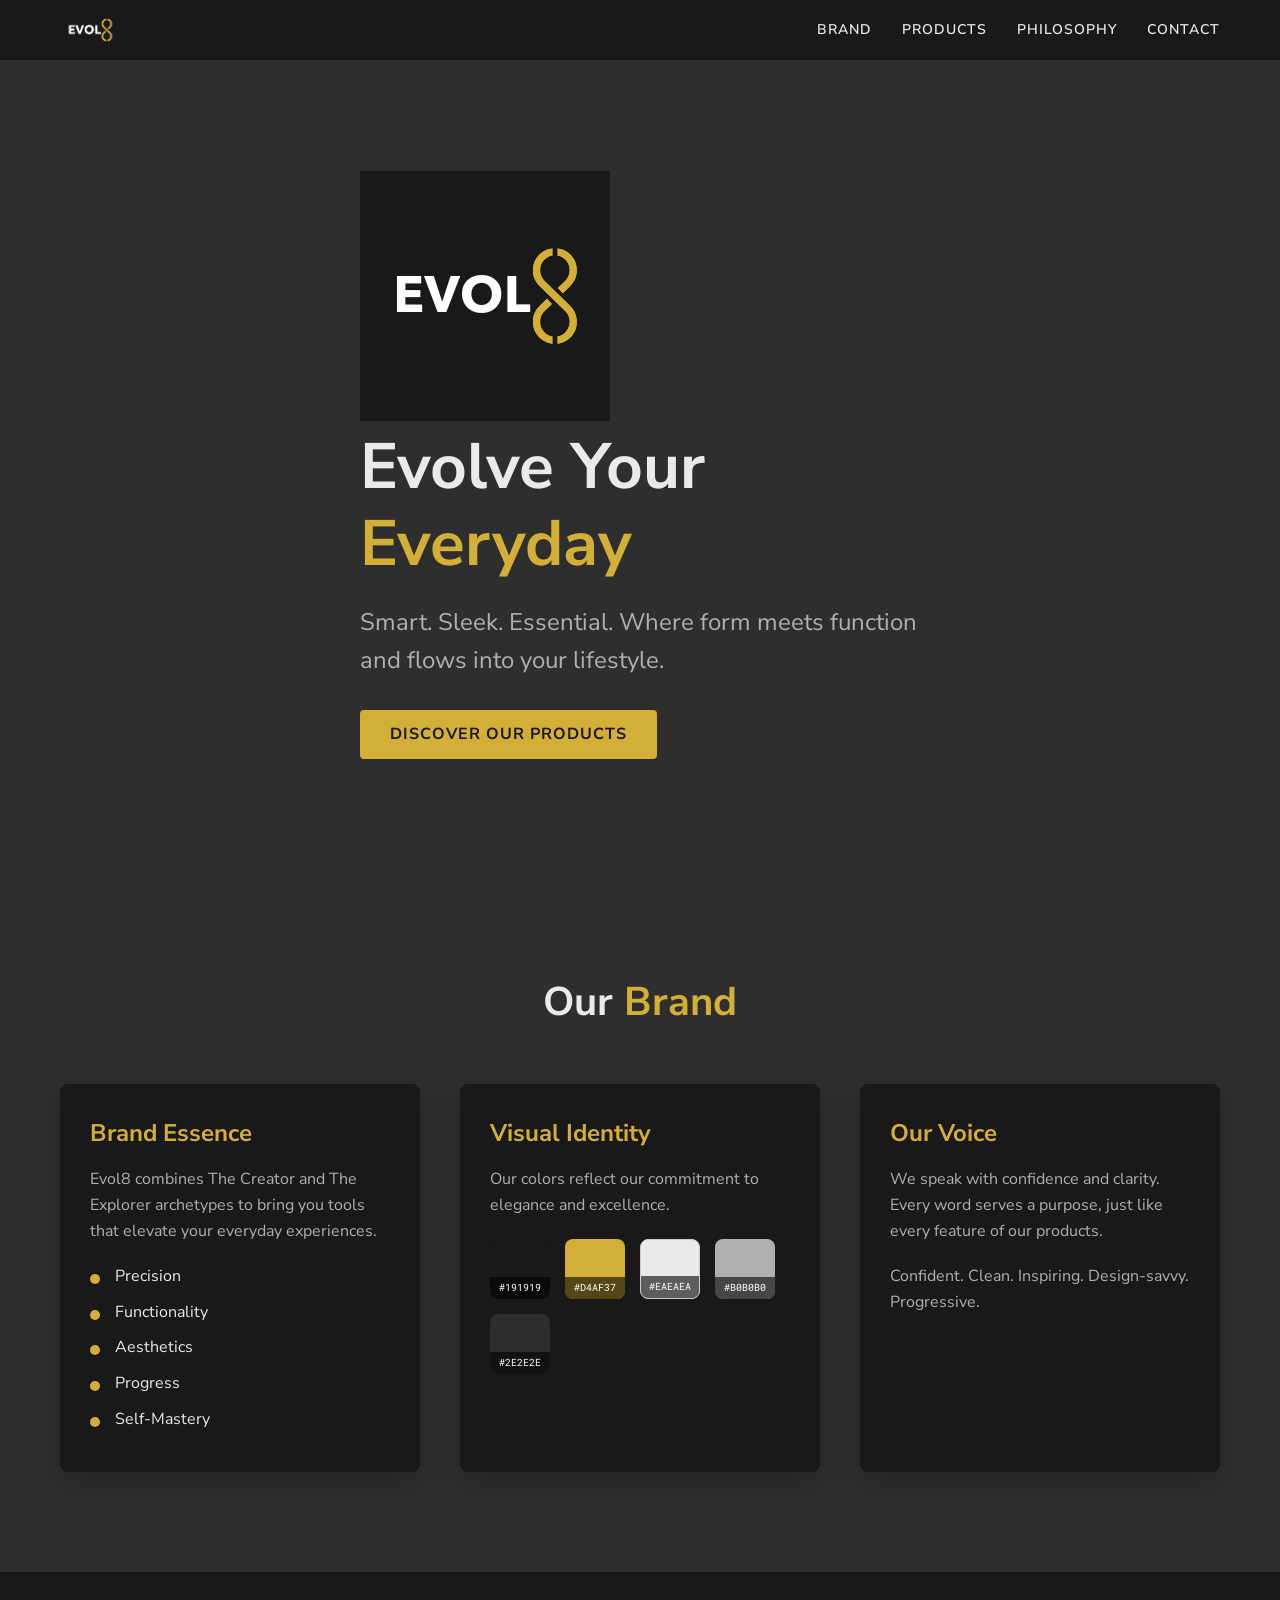
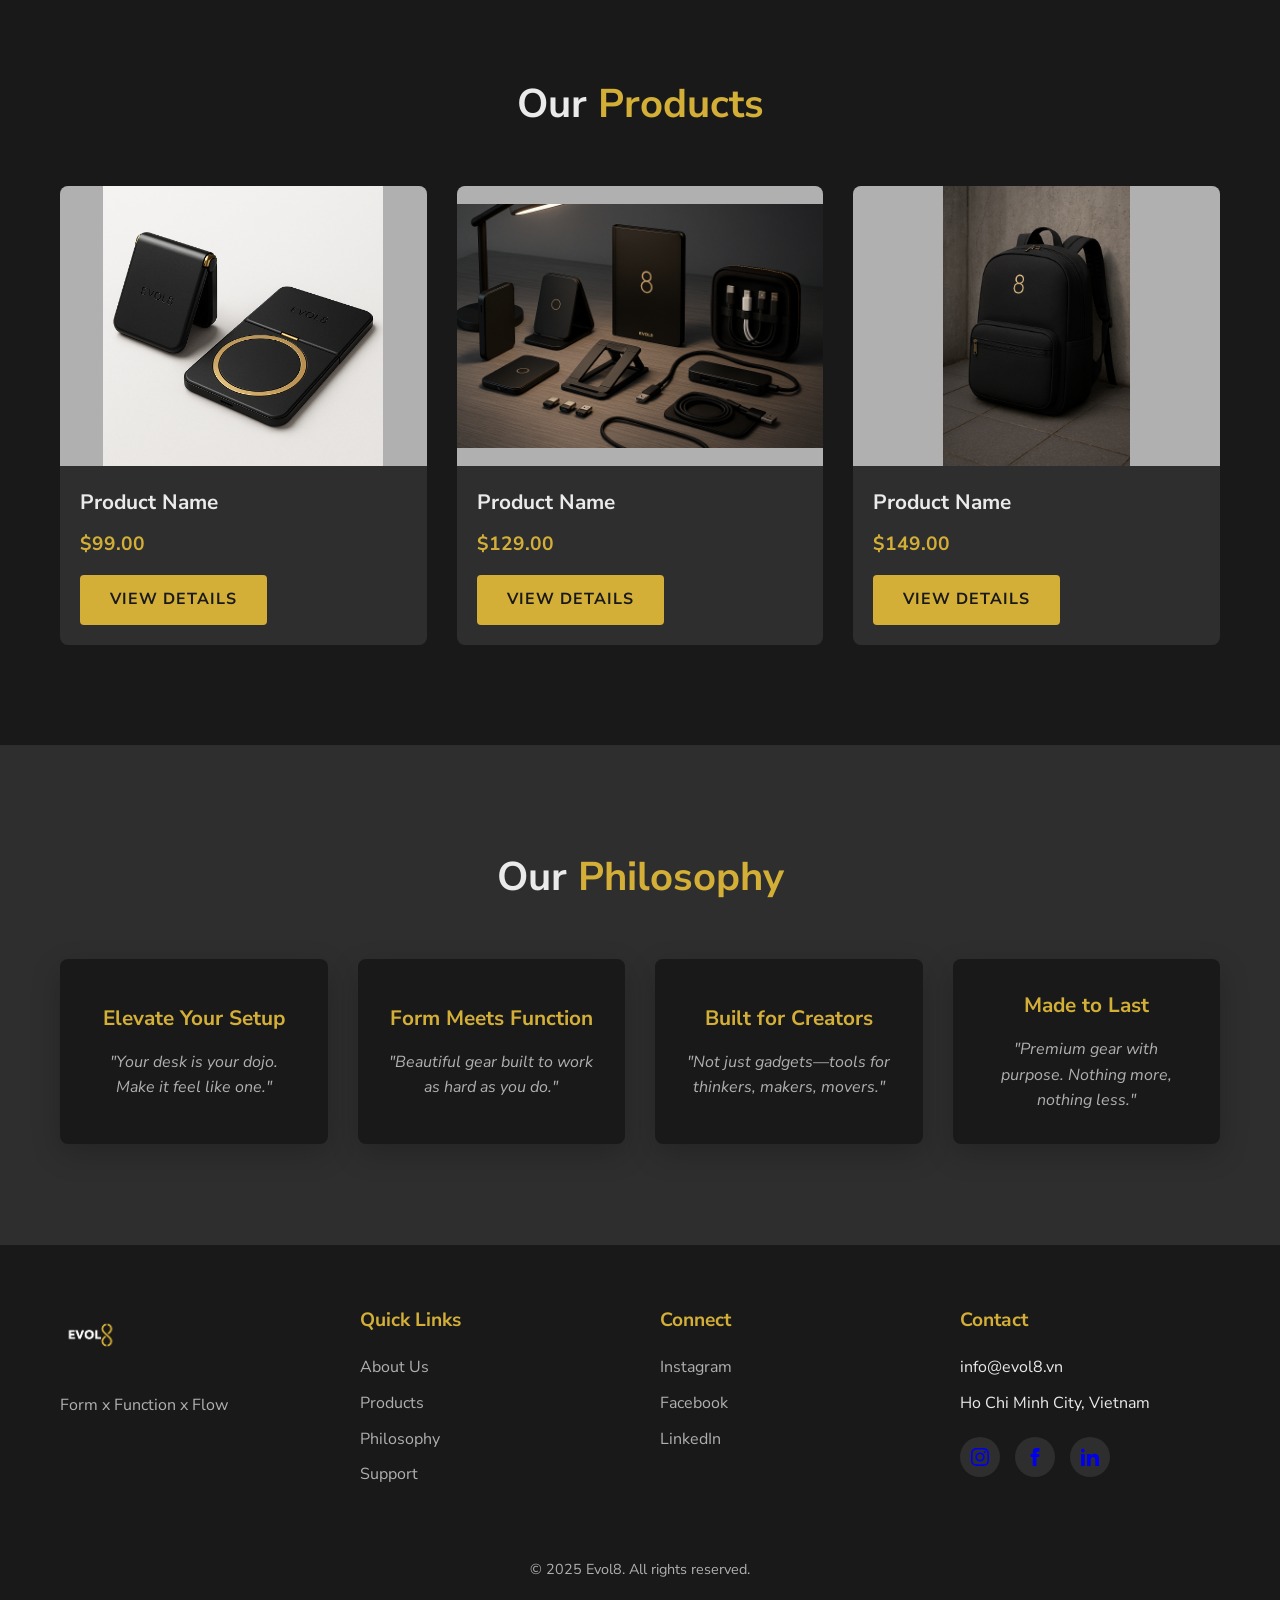
==== commit 6e142f7d: "Update index.html" ====
--- a/index.html
+++ b/index.html
@@ -8,7 +8,6 @@
     <link href="https://fonts.googleapis.com/css2?family=Nunito+Sans:wght@400;600;700&family=Roboto+Mono&display=swap" rel="stylesheet">
     <link rel="stylesheet" href="styles.css">
     <style>
-        /* Root colors */
         :root {
             --charcoal-black: #191919;
             --gold-accent: #D4AF37;
@@ -197,11 +196,6 @@
             border-radius: 8px;
             position: relative;
             overflow: hidden;
-            transition: transform 0.3s ease;
-        }
-        
-        .color-box:hover {
-            transform: scale(1.1);
         }
         
         .color-box:after {
@@ -331,188 +325,262 @@
         
         .footer-grid {
             display: grid;
-            grid-template-columns: repeat(3, 1fr);
+            grid-template-columns: repeat(auto-fit, minmax(200px, 1fr));
             gap: 40px;
         }
         
-        .footer-logo img {
-            width: 150px;
-        }
-        
-        .footer-logo h2 {
-            font-size: 2rem;
-            color: var(--gold-accent);
-        }
-        
-        .footer-nav ul {
+        .footer-col h4 {
+            color: var(--gold-accent);
+            margin-bottom: 20px;
+            font-size: 1.2rem;
+        }
+        
+        .footer-links {
             list-style: none;
         }
         
-        .footer-nav ul li {
+        .footer-links li {
             margin-bottom: 10px;
         }
         
-        .footer-nav ul li a {
+        .footer-links a {
             color: var(--neutral-gray);
-            font-size: 14px;
             text-decoration: none;
-        }
-        
-        .footer-nav ul li a:hover {
-            color: var(--gold-accent);
-        }
-        
-        .social-links ul {
-            list-style: none;
-            display: flex;
-            gap: 20px;
-        }
-        
-        .social-links ul li {
-            margin-right: 20px;
-        }
-        
-        .social-links ul li a {
+            transition: color 0.3s ease;
+        }
+        
+        .footer-links a:hover {
+            color: var(--gold-accent);
+        }
+        
+        .social-links {
+            display: flex;
+            gap: 15px;
+            margin-top: 20px;
+        }
+        
+        .social-icon {
+            width: 40px;
+            height: 40px;
+            border-radius: 50%;
+            background-color: var(--deep-slate);
+            display: flex;
+            align-items: center;
+            justify-content: center;
+            transition: all 0.3s ease;
+        }
+        
+        .social-icon:hover {
+            background-color: var(--gold-accent);
+            color: var(--charcoal-black);
+        }
+        
+        .copyright {
+            margin-top: 60px;
+            text-align: center;
             color: var(--neutral-gray);
-            font-size: 18px;
-            text-decoration: none;
-        }
-        
-        .social-links ul li a:hover {
-            color: var(--gold-accent);
-        }
-        
+            font-size: 0.9rem;
+        }
+        
+        /* Responsive */
+        @media (max-width: 768px) {
+            .hero h1 {
+                font-size: 3rem;
+            }
+            
+            nav {
+                display: none; /* In a real site, add a mobile menu */
+            }
+            
+            .section {
+                padding: 60px 0;
+            }
+        }
     </style>
 </head>
 <body>
-    <!-- Main Container -->
-    <div class="container">
-        <!-- Header Section -->
-        <header>
-            <div class="logo">
-                <img src="logo.png" alt="Evol8 Logo" />
-            </div>
-            <nav>
-                <ul>
-                    <li><a href="#">Home</a></li>
-                    <li><a href="#">Products</a></li>
-                    <li><a href="#">Pillars</a></li>
-                    <li><a href="#">About Us</a></li>
-                    <li><a href="#">Contact</a></li>
-                </ul>
-            </nav>
-        </header>
-
-        <!-- Hero Section -->
-        <section class="hero">
-            <div class="hero-content">
-                <h1>Evolve Your Everyday with Evol8</h1>
-                <p class="hero-tagline">Discover premium tech accessories designed to elevate your modern life.</p>
-                <a href="#" class="btn">Shop Now</a>
-            </div>
-        </section>
-
-        <!-- Brand Section -->
-        <section class="section brand-section">
-            <h2 class="section-title">Our Brand's Essence</h2>
+    <header class="container">
+        <img src="assets/logo.png" alt="Evol8 Logo" class="logo">
+        <nav>
+            <ul>
+                <li><a href="#brand">Brand</a></li>
+                <li><a href="#products">Products</a></li>
+                <li><a href="#pillars">Philosophy</a></li>
+                <li><a href="#contact">Contact</a></li>
+            </ul>
+        </nav>
+    </header>
+    
+    <section class="hero">
+        <div class="container hero-content">
+            <img src="assets/logo.png" alt="Evol8 Logo" class="hero-logo" />
+            <h1>Evolve Your <span class="gold-text">Everyday</span></h1>
+            <p class="hero-tagline">Smart. Sleek. Essential. Where form meets function and flows into your lifestyle.</p>
+            <a href="#products" class="btn">Discover Our Products</a>
+        </div>
+    </section>
+    
+    <section id="brand" class="section brand-section">
+        <div class="container">
+            <h2 class="section-title">Our <span class="gold-text">Brand</span></h2>
             <div class="brand-grid">
                 <div class="brand-card">
-                    <h3>Innovation</h3>
-                    <p>Embrace the latest in tech, designed to enhance your daily routines.</p>
-                </div>
+                    <h3>Brand Essence</h3>
+                    <p>Evol8 combines The Creator and The Explorer archetypes to bring you tools that elevate your everyday experiences.</p>
+                    <ul class="values-list">
+                        <li>Precision</li>
+                        <li>Functionality</li>
+                        <li>Aesthetics</li>
+                        <li>Progress</li>
+                        <li>Self-Mastery</li>
+                    </ul>
+                </div>
+                
                 <div class="brand-card">
-                    <h3>Quality</h3>
-                    <p>Premium craftsmanship with a commitment to lasting durability.</p>
-                </div>
+                    <h3>Visual Identity</h3>
+                    <p>Our colors reflect our commitment to elegance and excellence.</p>
+                    <div class="color-palette">
+                        <div class="color-box color-charcoal" data-color="#191919"></div>
+                        <div class="color-box color-gold" data-color="#D4AF37"></div>
+                        <div class="color-box color-offwhite" data-color="#EAEAEA"></div>
+                        <div class="color-box color-neutral" data-color="#B0B0B0"></div>
+                        <div class="color-box color-slate" data-color="#2E2E2E"></div>
+                    </div>
+                </div>
+                
                 <div class="brand-card">
-                    <h3>Sustainability</h3>
-                    <p>Eco-conscious design and production for a better tomorrow.</p>
+                    <h3>Our Voice</h3>
+                    <p>We speak with confidence and clarity. Every word serves a purpose, just like every feature of our products.</p>
+                    <p>Confident. Clean. Inspiring. Design-savvy. Progressive.</p>
                 </div>
             </div>
-        </section>
-
-        <!-- Core Values -->
-        <section class="section">
-            <h2 class="section-title">Our Core Values</h2>
-            <ul class="values-list">
-                <li>Integrity in every product</li>
-                <li>Innovation at the heart of design</li>
-                <li>Customer-centric approach</li>
-            </ul>
-        </section>
-
-        <!-- Color Palette -->
-        <section class="section">
-            <h2 class="section-title">Brand Color Palette</h2>
-            <div class="color-palette">
-                <div class="color-box color-charcoal" data-color="Charcoal Black"></div>
-                <div class="color-box color-gold" data-color="Gold Accent"></div>
-                <div class="color-box color-offwhite" data-color="Off-White Gray"></div>
-                <div class="color-box color-neutral" data-color="Neutral Gray"></div>
-                <div class="color-box color-slate" data-color="Slate"></div>
-            </div>
-        </section>
-
-        <!-- Products Section -->
-        <section class="section products-section">
-            <h2 class="section-title">Featured Products</h2>
+        </div>
+    </section>
+    
+    <section id="products" class="section products-section">
+        <div class="container">
+            <h2 class="section-title">Our <span class="gold-text">Products</span></h2>
             <div class="product-gallery">
-                <!-- Individual Product Cards -->
                 <div class="product-card">
                     <div class="product-img">
-                        <img src="product1.jpg" alt="Product 1">
+                        <img src="assets/Foldable_Charger_Mockup.png" alt="Evol8 Product">
                     </div>
                     <div class="product-info">
-                        <h3>Foldable MagSafe Charger</h3>
-                        <p>Price: 799,000 VND</p>
-                    </div>
-                </div>
-
+                        <h3>Product Name</h3>
+                        <p class="product-price">$99.00</p>
+                        <a href="#" class="btn">View Details</a>
+                    </div>
+                </div>
+                
                 <div class="product-card">
                     <div class="product-img">
-                        <img src="product2.jpg" alt="Product 2">
+                        <img src="assets/Product_Collection_Mockup.png" alt="Evol8 Product">
                     </div>
                     <div class="product-info">
-                        <h3>AI-powered Smart Notebook</h3>
-                        <p>Price: 1,299,000 VND</p>
-                    </div>
-                </div>
-
+                        <h3>Product Name</h3>
+                        <p class="product-price">$129.00</p>
+                        <a href="#" class="btn">View Details</a>
+                    </div>
+                </div>
+                
                 <div class="product-card">
                     <div class="product-img">
-                        <img src="product3.jpg" alt="Product 3">
+                        <img src="assets/Urban_Backpack_Mockup.png" alt="Evol8 Product">
                     </div>
                     <div class="product-info">
-                        <h3>Minimalist Tech Accessories</h3>
-                        <p>Price: 299,000 VND</p>
+                        <h3>Product Name</h3>
+                        <p class="product-price">$149.00</p>
+                        <a href="#" class="btn">View Details</a>
                     </div>
                 </div>
             </div>
-        </section>
-
-        <!-- Footer Section -->
-        <footer class="footer">
+        </div>
+    </section>
+    
+    <section id="pillars" class="section pillars-section">
+        <div class="container">
+            <h2 class="section-title">Our <span class="gold-text">Philosophy</span></h2>
+            <div class="pillars-grid">
+                <div class="pillar-card">
+                    <h3>Elevate Your Setup</h3>
+                    <p>"Your desk is your dojo. Make it feel like one."</p>
+                </div>
+                
+                <div class="pillar-card">
+                    <h3>Form Meets Function</h3>
+                    <p>"Beautiful gear built to work as hard as you do."</p>
+                </div>
+                
+                <div class="pillar-card">
+                    <h3>Built for Creators</h3>
+                    <p>"Not just gadgets—tools for thinkers, makers, movers."</p>
+                </div>
+                
+                <div class="pillar-card">
+                    <h3>Made to Last</h3>
+                    <p>"Premium gear with purpose. Nothing more, nothing less."</p>
+                </div>
+            </div>
+        </div>
+    </section>
+    
+    <footer id="contact" class="footer">
+        <div class="container">
             <div class="footer-grid">
-                <div class="footer-logo">
-                    <h2>Evol8</h2>
-                </div>
-                <div class="footer-nav">
-                    <ul>
-                        <li><a href="#">Home</a></li>
-                        <li><a href="#">Shop</a></li>
-                        <li><a href="#">About Us</a></li>
-                        <li><a href="#">Contact</a></li>
+                <div class="footer-col">
+                    <img src="assets/logo.png" alt="Evol8 Logo" class="logo">
+                    <p style="margin-top: 20px; color: var(--neutral-gray);">Form x Function x Flow</p>
+                </div>
+                
+                <div class="footer-col">
+                    <h4>Quick Links</h4>
+                    <ul class="footer-links">
+                        <li><a href="#brand">About Us</a></li>
+                        <li><a href="#products">Products</a></li>
+                        <li><a href="#pillars">Philosophy</a></li>
+                        <li><a href="#">Support</a></li>
                     </ul>
                 </div>
-                <div class="social-links">
-                    <ul>
-                        <li><a href="#">Facebook</a></li>
-                        <li><a href="#">Instagram</a></li>
-                        <li><a href="#">Twitter</a></li>
+                
+                <div class="footer-col">
+                    <h4>Connect</h4>
+                    <ul class="footer-links">
+                        <li><a href="https://instagram.com/evol8.vn">Instagram</a></li>
+                        <li><a href="https://facebook.com/evol8vn">Facebook</a></li>
+                        <li><a href="#">LinkedIn</a></li>
                     </ul>
                 </div>
+                
+                <div class="footer-col">
+                    <h4>Contact</h4>
+                    <ul class="footer-links">
+                        <li>info@evol8.vn</li>
+                        <li>Ho Chi Minh City, Vietnam</li>
+                    </ul>
+                    <div class="social-links">
+                        <a href="#" class="social-icon">
+                            <svg width="18" height="18" viewBox="0 0 24 24" fill="currentColor">
+                                <path d="M12 2.163c3.204 0 3.584.012 4.85.07 3.252.148 4.771 1.691 4.919 4.919.058 1.265.069 1.645.069 4.849 0 3.205-.012 3.584-.069 4.849-.149 3.225-1.664 4.771-4.919 4.919-1.266.058-1.644.07-4.85.07-3.204 0-3.584-.012-4.849-.07-3.26-.149-4.771-1.699-4.919-4.92-.058-1.265-.07-1.644-.07-4.849 0-3.204.013-3.583.07-4.849.149-3.227 1.664-4.771 4.919-4.919 1.266-.057 1.645-.069 4.849-.069zm0-2.163c-3.259 0-3.667.014-4.947.072-4.358.2-6.78 2.618-6.98 6.98-.059 1.281-.073 1.689-.073 4.948 0 3.259.014 3.668.072 4.948.2 4.358 2.618 6.78 6.98 6.98 1.281.058 1.689.072 4.948.072 3.259 0 3.668-.014 4.948-.072 4.354-.2 6.782-2.618 6.979-6.98.059-1.28.073-1.689.073-4.948 0-3.259-.014-3.667-.072-4.947-.196-4.354-2.617-6.78-6.979-6.98-1.281-.059-1.69-.073-4.949-.073zm0 5.838c-3.403 0-6.162 2.759-6.162 6.162s2.759 6.163 6.162 6.163 6.162-2.759 6.162-6.163c0-3.403-2.759-6.162-6.162-6.162zm0 10.162c-2.209 0-4-1.79-4-4 0-2.209 1.791-4 4-4s4 1.791 4 4c0 2.21-1.791 4-4 4zm6.406-11.845c-.796 0-1.441.645-1.441 1.44s.645 1.44 1.441 1.44c.795 0 1.439-.645 1.439-1.44s-.644-1.44-1.439-1.44z"/>
+                            </svg>
+                        </a>
+                        <a href="#" class="social-icon">
+                            <svg width="18" height="18" viewBox="0 0 24 24" fill="currentColor">
+                                <path d="M9 8h-3v4h3v12h5v-12h3.642l.358-4h-4v-1.667c0-.955.192-1.333 1.115-1.333h2.885v-5h-3.808c-3.596 0-5.192 1.583-5.192 4.615v3.385z"/>
+                            </svg>
+                        </a>
+                        <a href="#" class="social-icon">
+                            <svg width="18" height="18" viewBox="0 0 24 24" fill="currentColor">
+                                <path d="M4.98 3.5c0 1.381-1.11 2.5-2.48 2.5s-2.48-1.119-2.48-2.5c0-1.38 1.11-2.5 2.48-2.5s2.48 1.12 2.48 2.5zm.02 4.5h-5v16h5v-16zm7.982 0h-4.968v16h4.969v-8.399c0-4.67 6.029-5.052 6.029 0v8.399h4.988v-10.131c0-7.88-8.922-7.593-11.018-3.714v-2.155z"/>
+                            </svg>
+                        </a>
+                    </div>
+                </div>
             </div>
-        </footer>
-    </div>
+            
+            <div class="copyright">
+                <p>&copy; 2025 Evol8. All rights reserved.</p>
+            </div>
+        </div>
+    </footer>
 </body>
 </html>
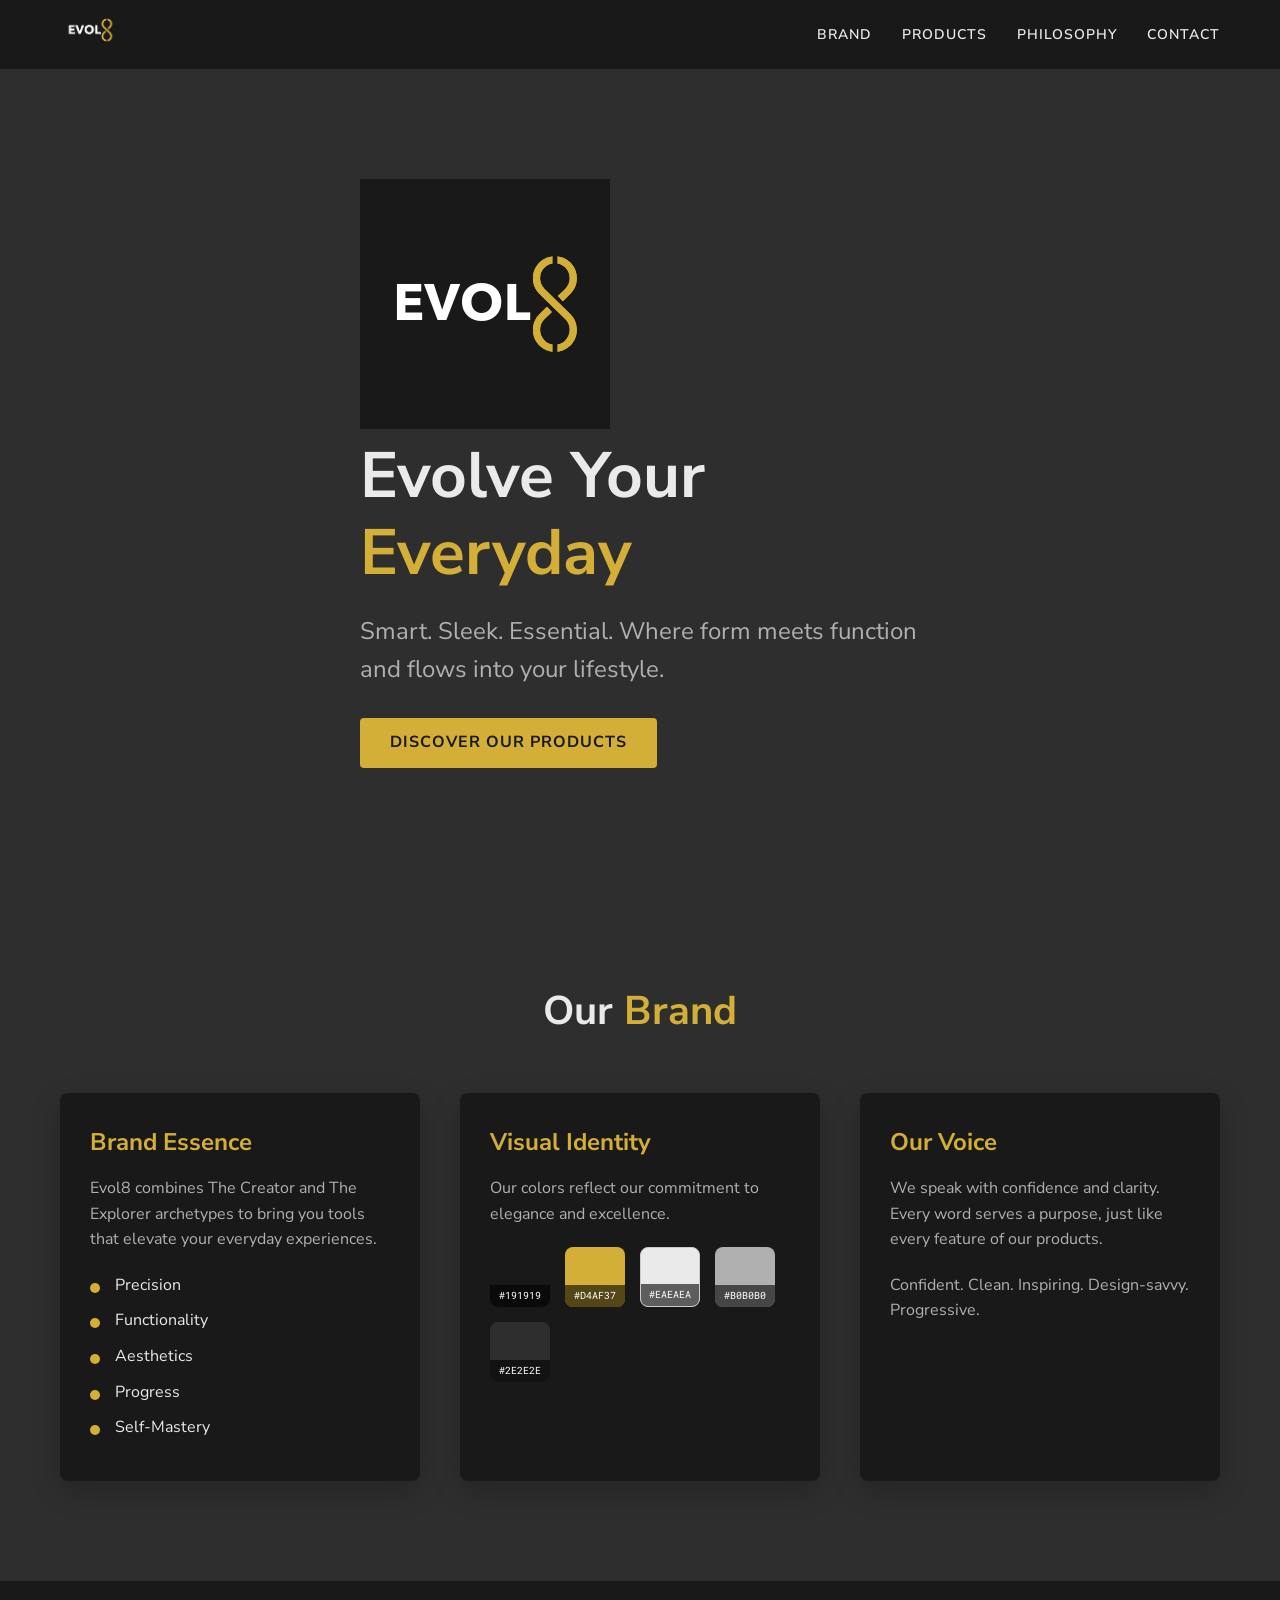
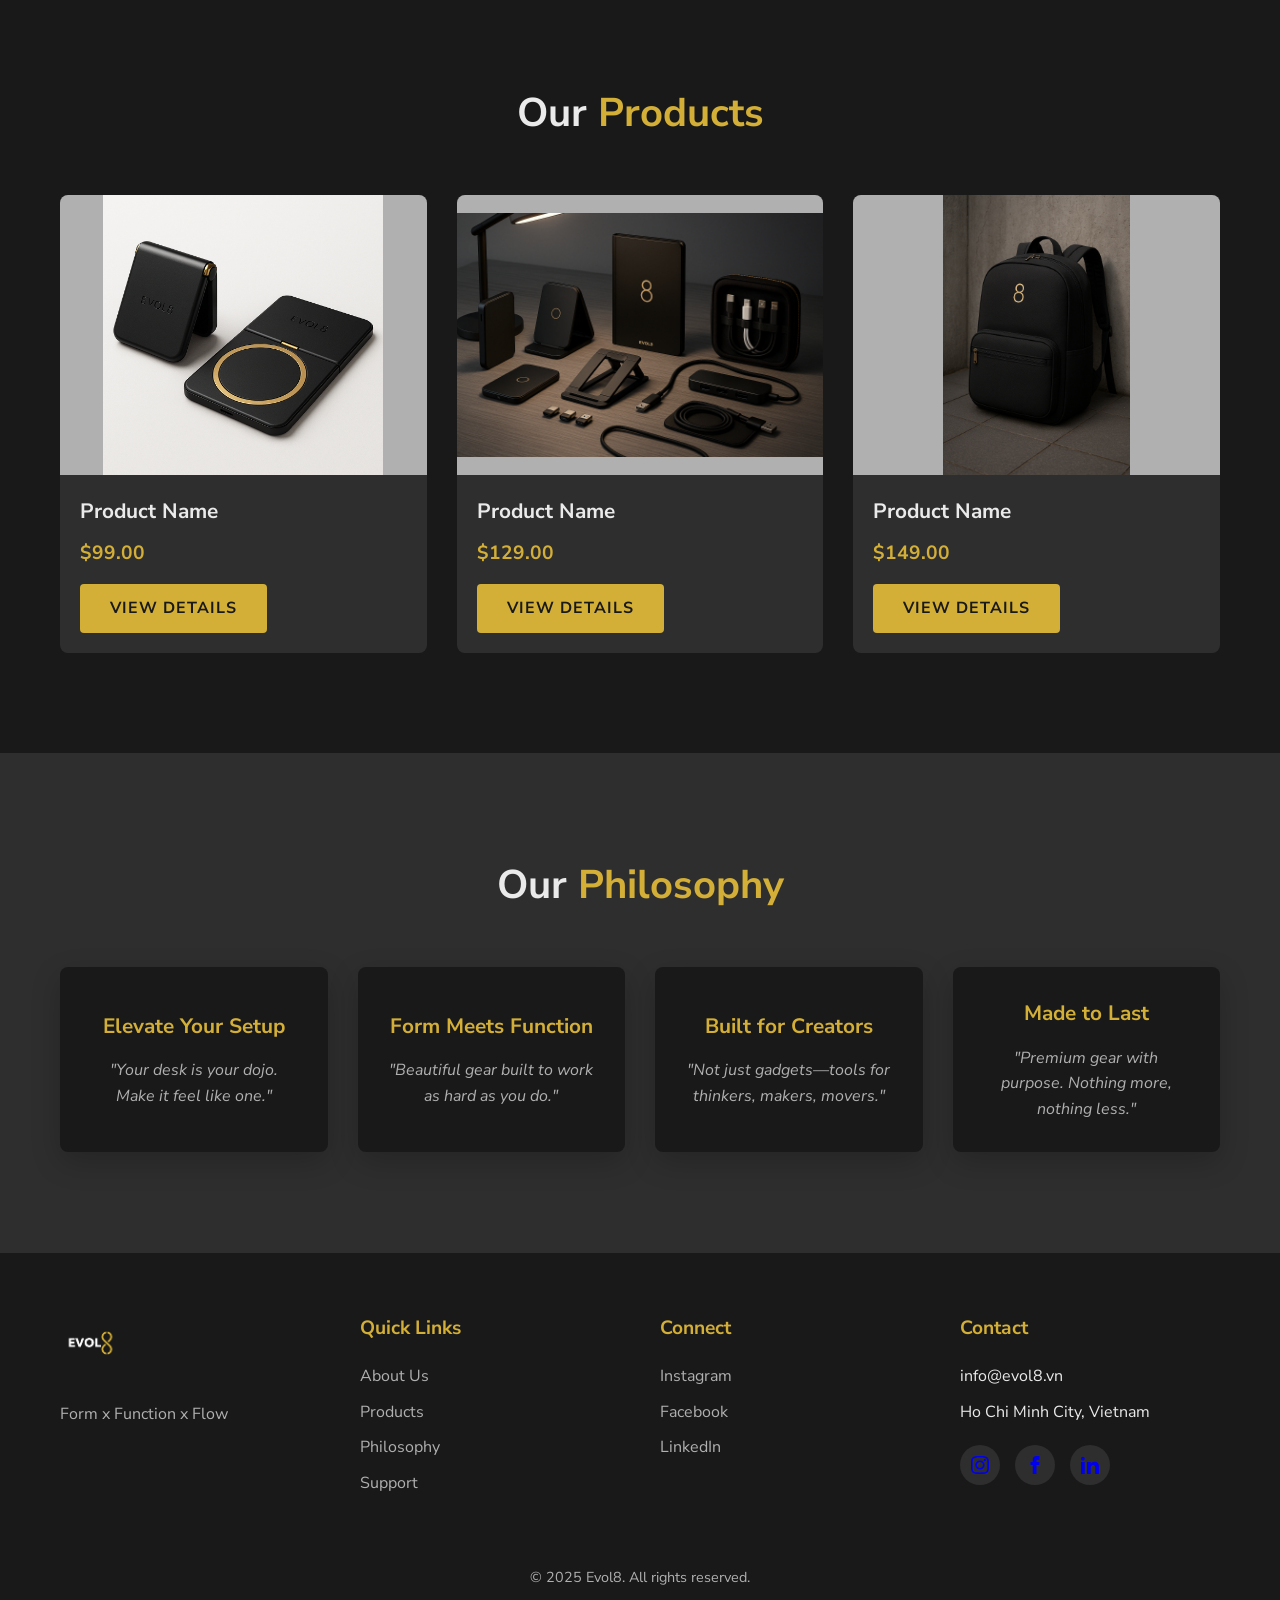
==== commit f8fa82ab: "Update index.html" ====
--- a/index.html
+++ b/index.html
@@ -400,7 +400,9 @@
 </head>
 <body>
     <header class="container">
-        <img src="assets/logo.png" alt="Evol8 Logo" class="logo">
+        <a href="/">
+            <img src="assets/logo.png" alt="Evol8 Logo" class="logo">
+        </a>
         <nav>
             <ul>
                 <li><a href="#brand">Brand</a></li>
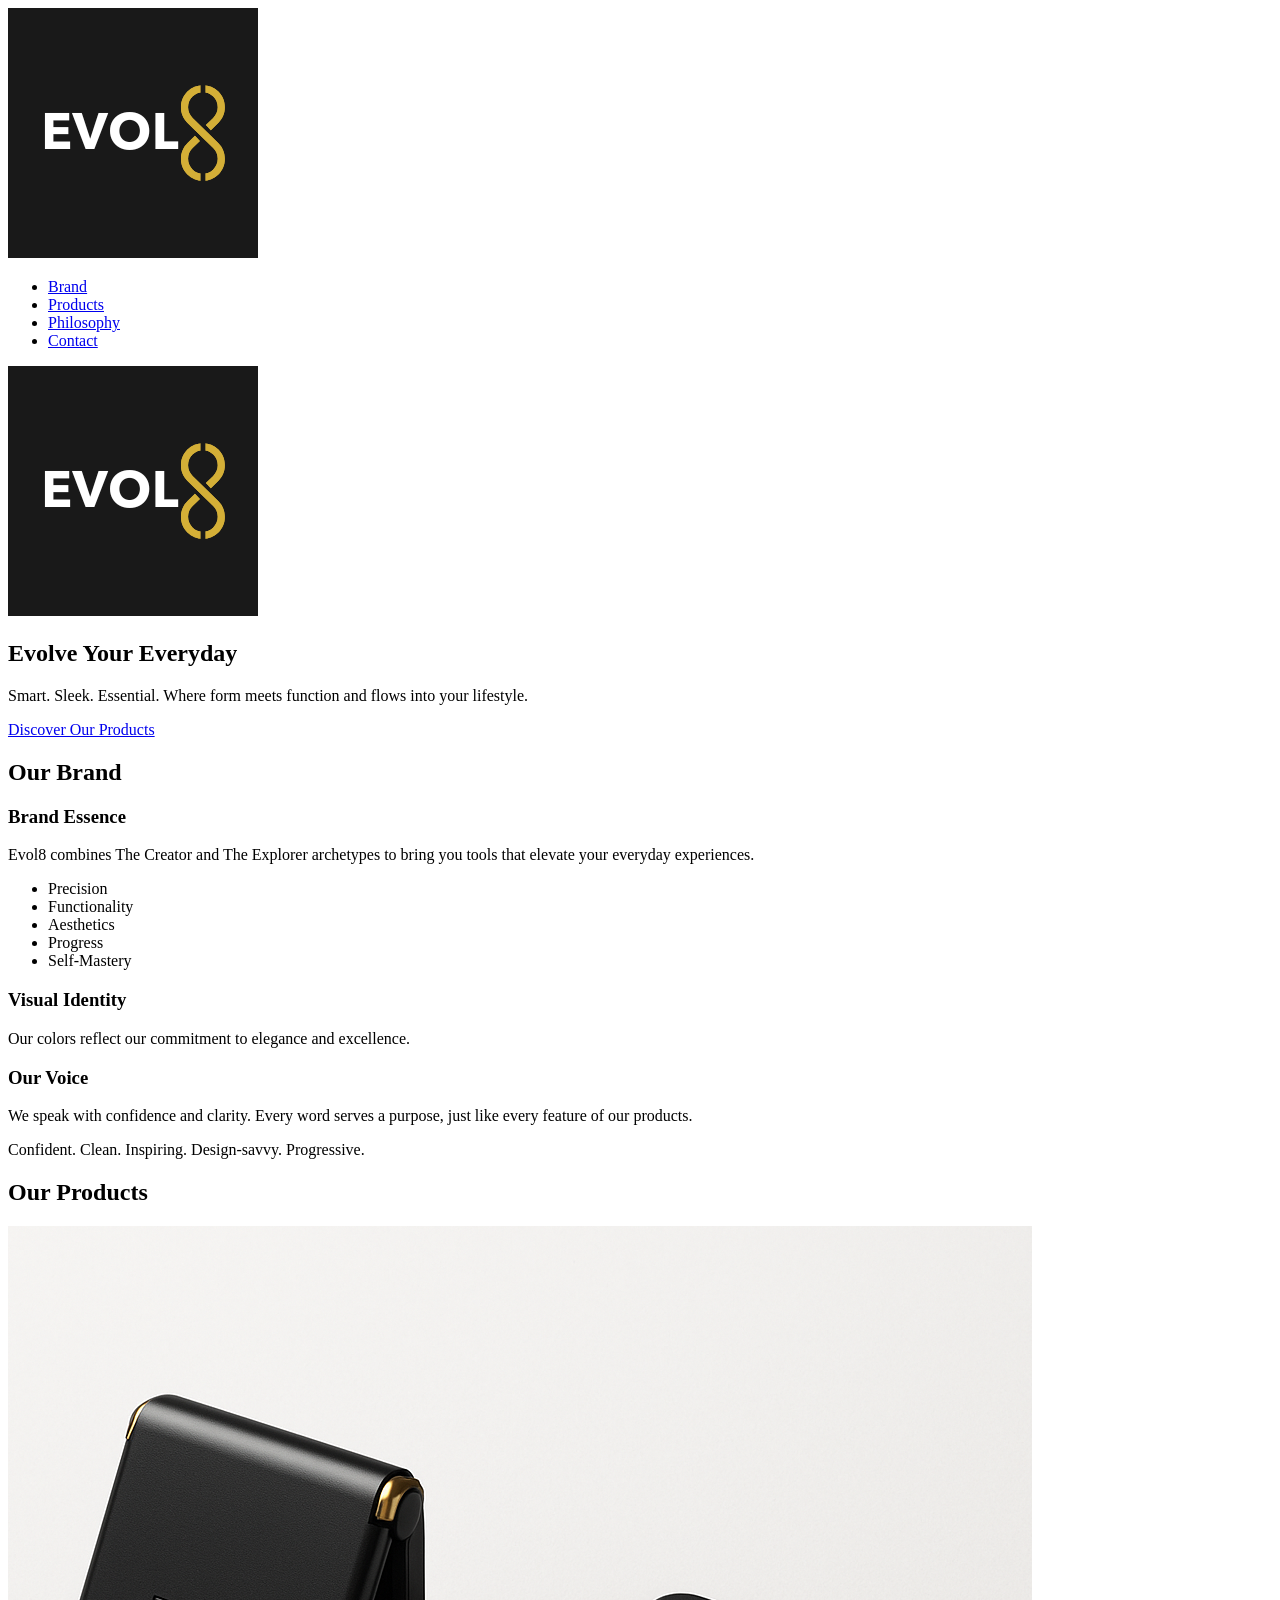
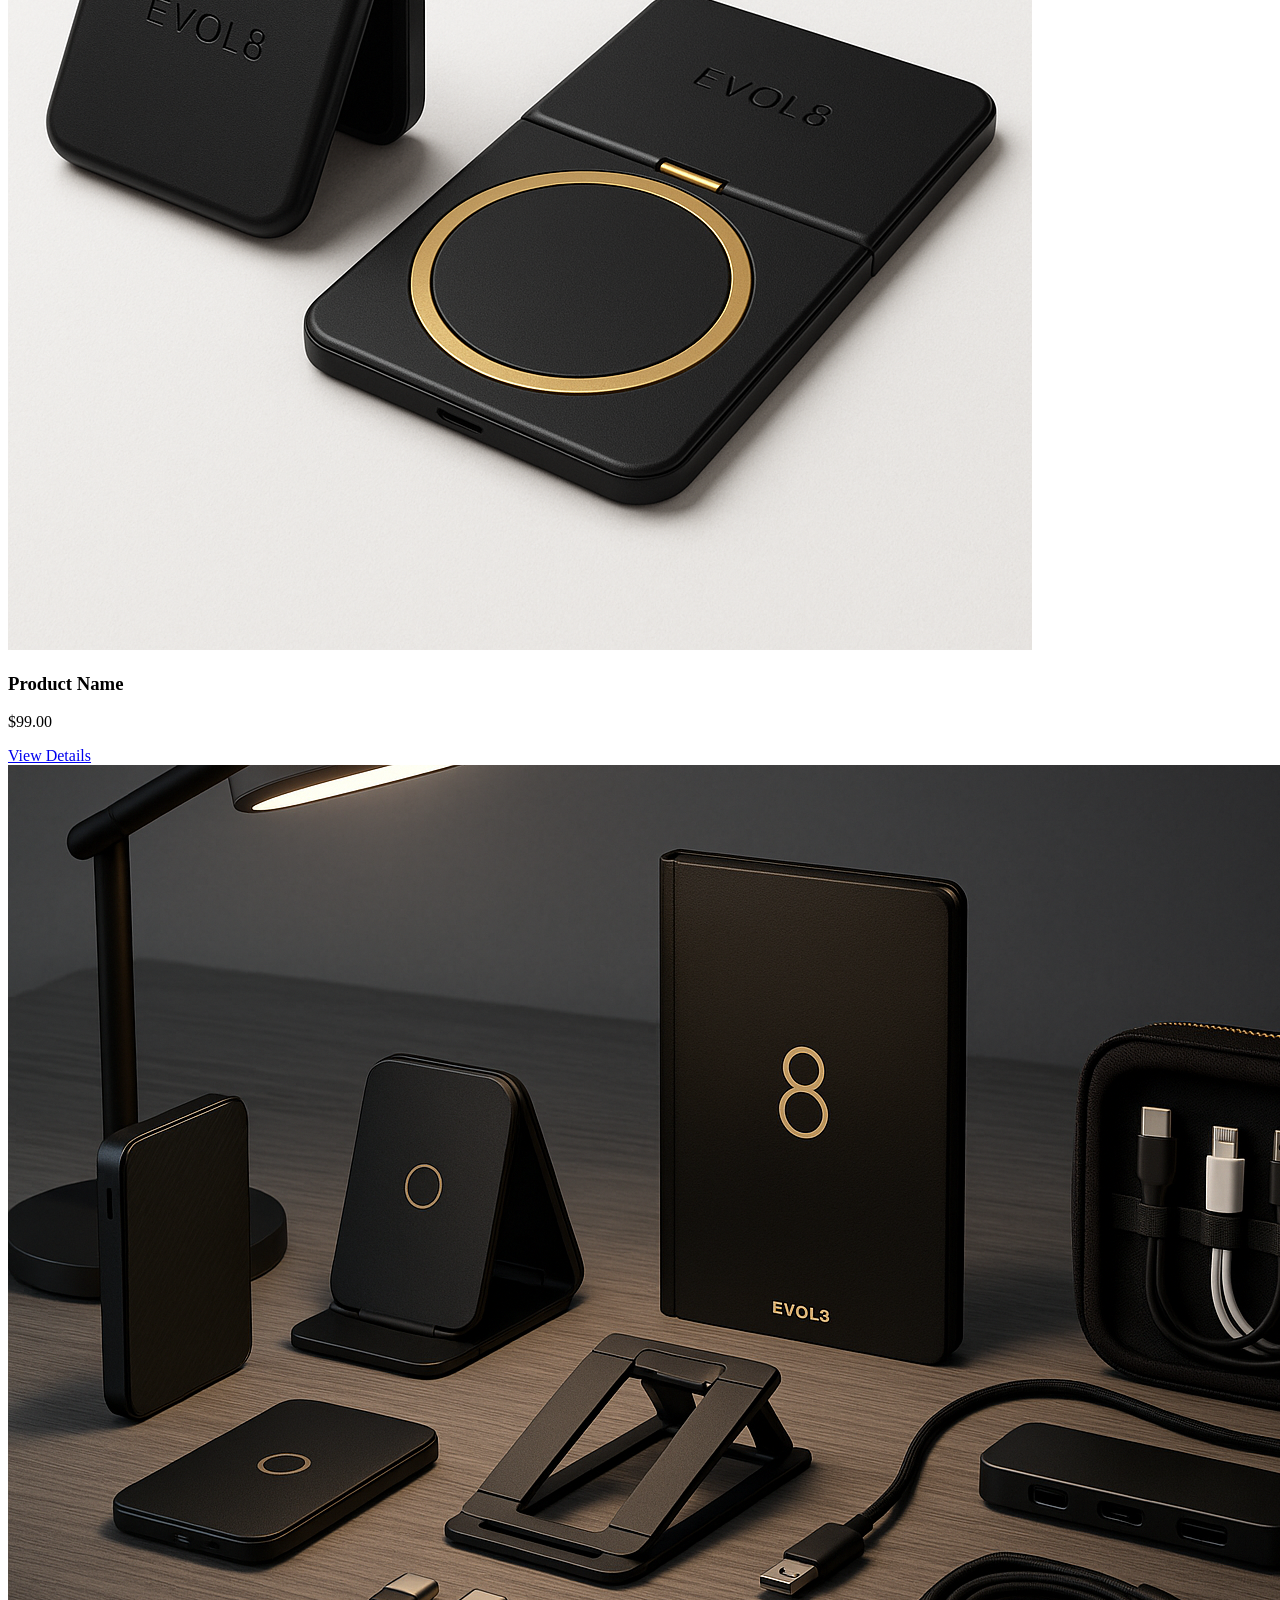
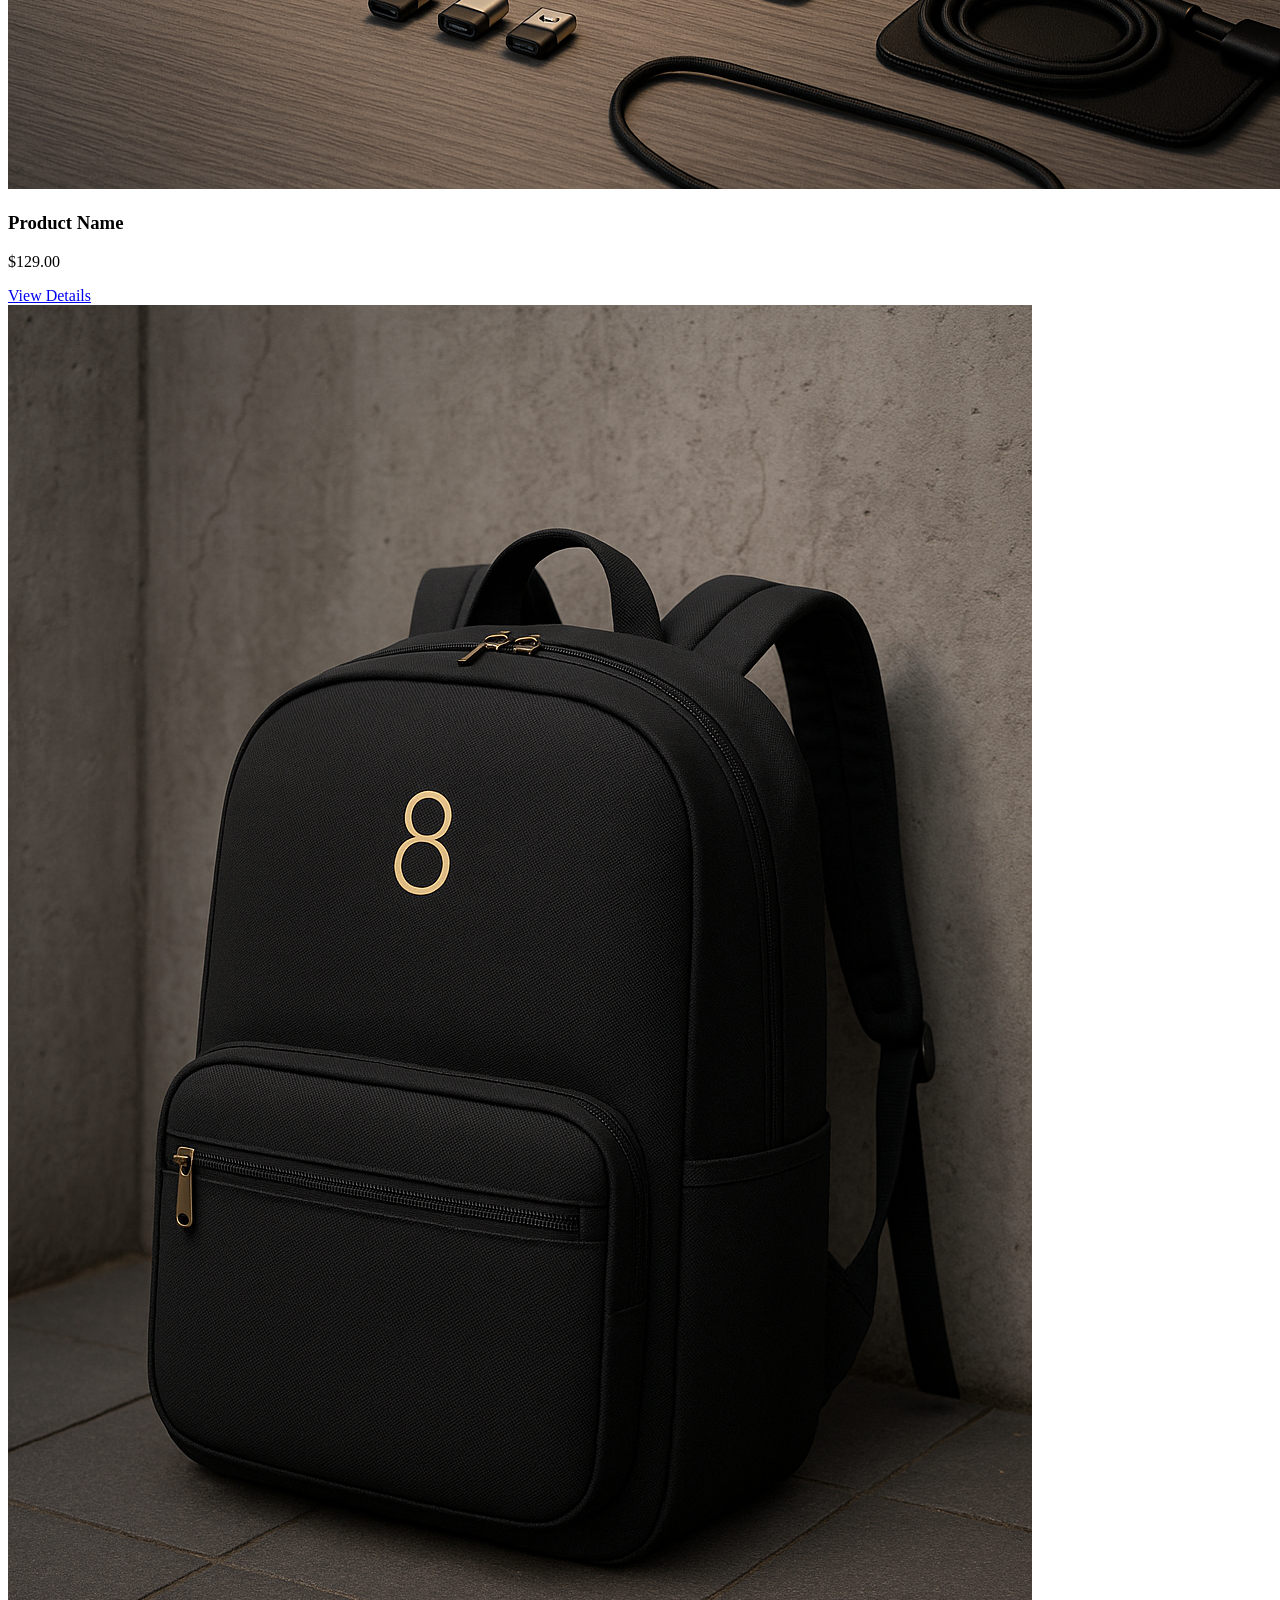
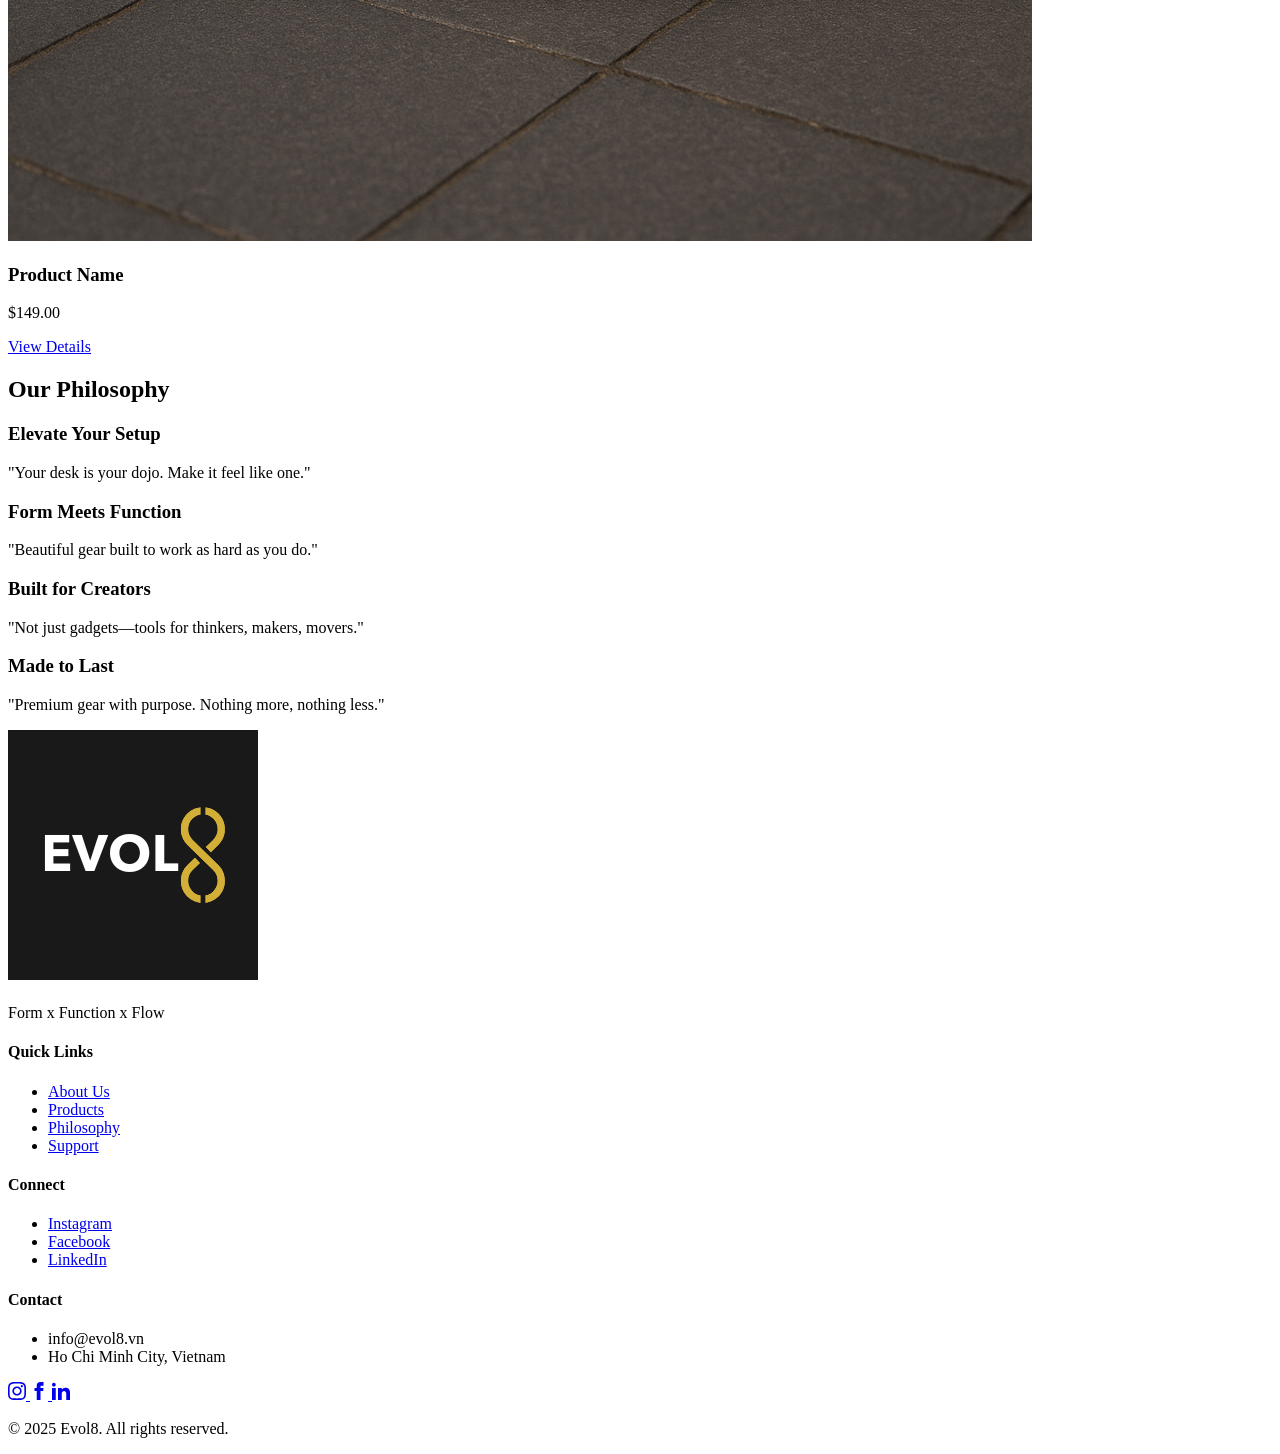
==== commit b85aed96: "Update index.html" ====
--- a/index.html
+++ b/index.html
@@ -7,396 +7,7 @@
     <title>Evol8 | Evolve Your Everyday</title>
     <link href="https://fonts.googleapis.com/css2?family=Nunito+Sans:wght@400;600;700&family=Roboto+Mono&display=swap" rel="stylesheet">
     <link rel="stylesheet" href="styles.css">
-    <style>
-        :root {
-            --charcoal-black: #191919;
-            --gold-accent: #D4AF37;
-            --off-white-gray: #EAEAEA;
-            --neutral-gray: #B0B0B0;
-            --deep-slate: #2E2E2E;
-        }
-        
-        * {
-            margin: 0;
-            padding: 0;
-            box-sizing: border-box;
-        }
-        
-        body {
-            font-family: 'Nunito Sans', 'Avenir', sans-serif;
-            background-color: var(--charcoal-black);
-            color: var(--off-white-gray);
-            line-height: 1.6;
-        }
-        
-        .container {
-            max-width: 1200px;
-            margin: 0 auto;
-            padding: 0 20px;
-        }
-        
-        header {
-            padding: 30px 0;
-            display: flex;
-            justify-content: space-between;
-            align-items: center;
-        }
-        
-        .logo {
-            height: 60px;
-        }
-        
-        nav ul {
-            display: flex;
-            list-style: none;
-        }
-        
-        nav ul li {
-            margin-left: 30px;
-        }
-        
-        nav ul li a {
-            color: var(--off-white-gray);
-            text-decoration: none;
-            font-weight: 600;
-            text-transform: uppercase;
-            letter-spacing: 1px;
-            font-size: 14px;
-            transition: color 0.3s ease;
-        }
-        
-        nav ul li a:hover {
-            color: var(--gold-accent);
-        }
-        
-        .hero {
-            height: 90vh;
-            display: flex;
-            align-items: center;
-            background-color: var(--deep-slate);
-            position: relative;
-            overflow: hidden;
-        }
-        
-        .hero-content {
-            position: relative;
-            z-index: 2;
-            max-width: 600px;
-        }
-        
-        .hero h1 {
-            font-size: 4rem;
-            margin-bottom: 20px;
-            line-height: 1.2;
-        }
-        
-        .hero-tagline {
-            font-size: 1.5rem;
-            margin-bottom: 30px;
-            color: var(--neutral-gray);
-        }
-        
-        .gold-text {
-            color: var(--gold-accent);
-        }
-        
-        .btn {
-            display: inline-block;
-            background-color: var(--gold-accent);
-            color: var(--charcoal-black);
-            padding: 12px 30px;
-            border-radius: 4px;
-            text-decoration: none;
-            font-weight: 700;
-            text-transform: uppercase;
-            letter-spacing: 1px;
-            transition: all 0.3s ease;
-        }
-        
-        .btn:hover {
-            background-color: transparent;
-            color: var(--gold-accent);
-            border: 2px solid var(--gold-accent);
-        }
-        
-        .section {
-            padding: 100px 0;
-        }
-        
-        .section-title {
-            font-size: 2.5rem;
-            margin-bottom: 50px;
-            text-align: center;
-        }
-        
-        .brand-section {
-            background-color: var(--deep-slate);
-        }
-        
-        .brand-grid {
-            display: grid;
-            grid-template-columns: repeat(auto-fit, minmax(300px, 1fr));
-            gap: 40px;
-        }
-        
-        .brand-card {
-            background-color: var(--charcoal-black);
-            padding: 30px;
-            border-radius: 8px;
-            box-shadow: 0 10px 30px rgba(0,0,0,0.2);
-            transition: transform 0.3s ease;
-        }
-        
-        .brand-card:hover {
-            transform: translateY(-10px);
-        }
-        
-        .brand-card h3 {
-            font-size: 1.5rem;
-            margin-bottom: 15px;
-            color: var(--gold-accent);
-        }
-        
-        .brand-card p {
-            color: var(--neutral-gray);
-            margin-bottom: 20px;
-        }
-        
-        .values-list {
-            list-style: none;
-        }
-        
-        .values-list li {
-            margin-bottom: 10px;
-            position: relative;
-            padding-left: 25px;
-        }
-        
-        .values-list li:before {
-            content: '';
-            position: absolute;
-            left: 0;
-            top: 10px;
-            width: 10px;
-            height: 10px;
-            background-color: var(--gold-accent);
-            border-radius: 50%;
-        }
-        
-        .color-palette {
-            display: flex;
-            flex-wrap: wrap;
-            gap: 15px;
-            margin-top: 20px;
-        }
-        
-        .color-box {
-            width: 60px;
-            height: 60px;
-            border-radius: 8px;
-            position: relative;
-            overflow: hidden;
-        }
-        
-        .color-box:after {
-            content: attr(data-color);
-            position: absolute;
-            bottom: 0;
-            left: 0;
-            right: 0;
-            background-color: rgba(0,0,0,0.6);
-            color: white;
-            font-size: 10px;
-            padding: 3px;
-            text-align: center;
-            font-family: 'Roboto Mono', monospace;
-        }
-        
-        .color-charcoal {
-            background-color: #191919;
-        }
-        
-        .color-gold {
-            background-color: #D4AF37;
-        }
-        
-        .color-offwhite {
-            background-color: #EAEAEA;
-            border: 1px solid #ccc;
-        }
-        
-        .color-neutral {
-            background-color: #B0B0B0;
-        }
-        
-        .color-slate {
-            background-color: #2E2E2E;
-        }
-        
-        .products-section {
-            background-color: var(--charcoal-black);
-        }
-        
-        .product-gallery {
-            display: grid;
-            grid-template-columns: repeat(auto-fit, minmax(280px, 1fr));
-            gap: 30px;
-        }
-        
-        .product-card {
-            background-color: var(--deep-slate);
-            border-radius: 8px;
-            overflow: hidden;
-            transition: transform 0.3s ease;
-        }
-        
-        .product-card:hover {
-            transform: translateY(-10px);
-        }
-        
-        .product-img {
-            width: 100%;
-            height: 280px;
-            background-color: var(--neutral-gray);
-            display: flex;
-            align-items: center;
-            justify-content: center;
-        }
-        
-        .product-img img {
-            max-width: 100%;
-            max-height: 100%;
-        }
-        
-        .product-info {
-            padding: 20px;
-        }
-        
-        .product-info h3 {
-            font-size: 1.3rem;
-            margin-bottom: 10px;
-        }
-        
-        .product-price {
-            color: var(--gold-accent);
-            font-weight: 700;
-            font-size: 1.2rem;
-            margin-bottom: 15px;
-        }
-        
-        .pillars-section {
-            background-color: var(--deep-slate);
-        }
-        
-        .pillars-grid {
-            display: grid;
-            grid-template-columns: repeat(auto-fit, minmax(250px, 1fr));
-            gap: 30px;
-        }
-        
-        .pillar-card {
-            background-color: var(--charcoal-black);
-            padding: 30px;
-            border-radius: 8px;
-            box-shadow: 0 10px 30px rgba(0,0,0,0.2);
-            text-align: center;
-            height: 100%;
-            display: flex;
-            flex-direction: column;
-            justify-content: center;
-        }
-        
-        .pillar-card h3 {
-            font-size: 1.3rem;
-            margin-bottom: 15px;
-            color: var(--gold-accent);
-        }
-        
-        .pillar-card p {
-            color: var(--neutral-gray);
-            font-style: italic;
-        }
-        
-        .footer {
-            background-color: var(--charcoal-black);
-            padding: 60px 0 30px;
-            border-top: 1px solid var(--deep-slate);
-        }
-        
-        .footer-grid {
-            display: grid;
-            grid-template-columns: repeat(auto-fit, minmax(200px, 1fr));
-            gap: 40px;
-        }
-        
-        .footer-col h4 {
-            color: var(--gold-accent);
-            margin-bottom: 20px;
-            font-size: 1.2rem;
-        }
-        
-        .footer-links {
-            list-style: none;
-        }
-        
-        .footer-links li {
-            margin-bottom: 10px;
-        }
-        
-        .footer-links a {
-            color: var(--neutral-gray);
-            text-decoration: none;
-            transition: color 0.3s ease;
-        }
-        
-        .footer-links a:hover {
-            color: var(--gold-accent);
-        }
-        
-        .social-links {
-            display: flex;
-            gap: 15px;
-            margin-top: 20px;
-        }
-        
-        .social-icon {
-            width: 40px;
-            height: 40px;
-            border-radius: 50%;
-            background-color: var(--deep-slate);
-            display: flex;
-            align-items: center;
-            justify-content: center;
-            transition: all 0.3s ease;
-        }
-        
-        .social-icon:hover {
-            background-color: var(--gold-accent);
-            color: var(--charcoal-black);
-        }
-        
-        .copyright {
-            margin-top: 60px;
-            text-align: center;
-            color: var(--neutral-gray);
-            font-size: 0.9rem;
-        }
-        
-        /* Responsive */
-        @media (max-width: 768px) {
-            .hero h1 {
-                font-size: 3rem;
-            }
-            
-            nav {
-                display: none; /* In a real site, add a mobile menu */
-            }
-            
-            .section {
-                padding: 60px 0;
-            }
-        }
-    </style>
+
 </head>
 <body>
     <header class="container">
